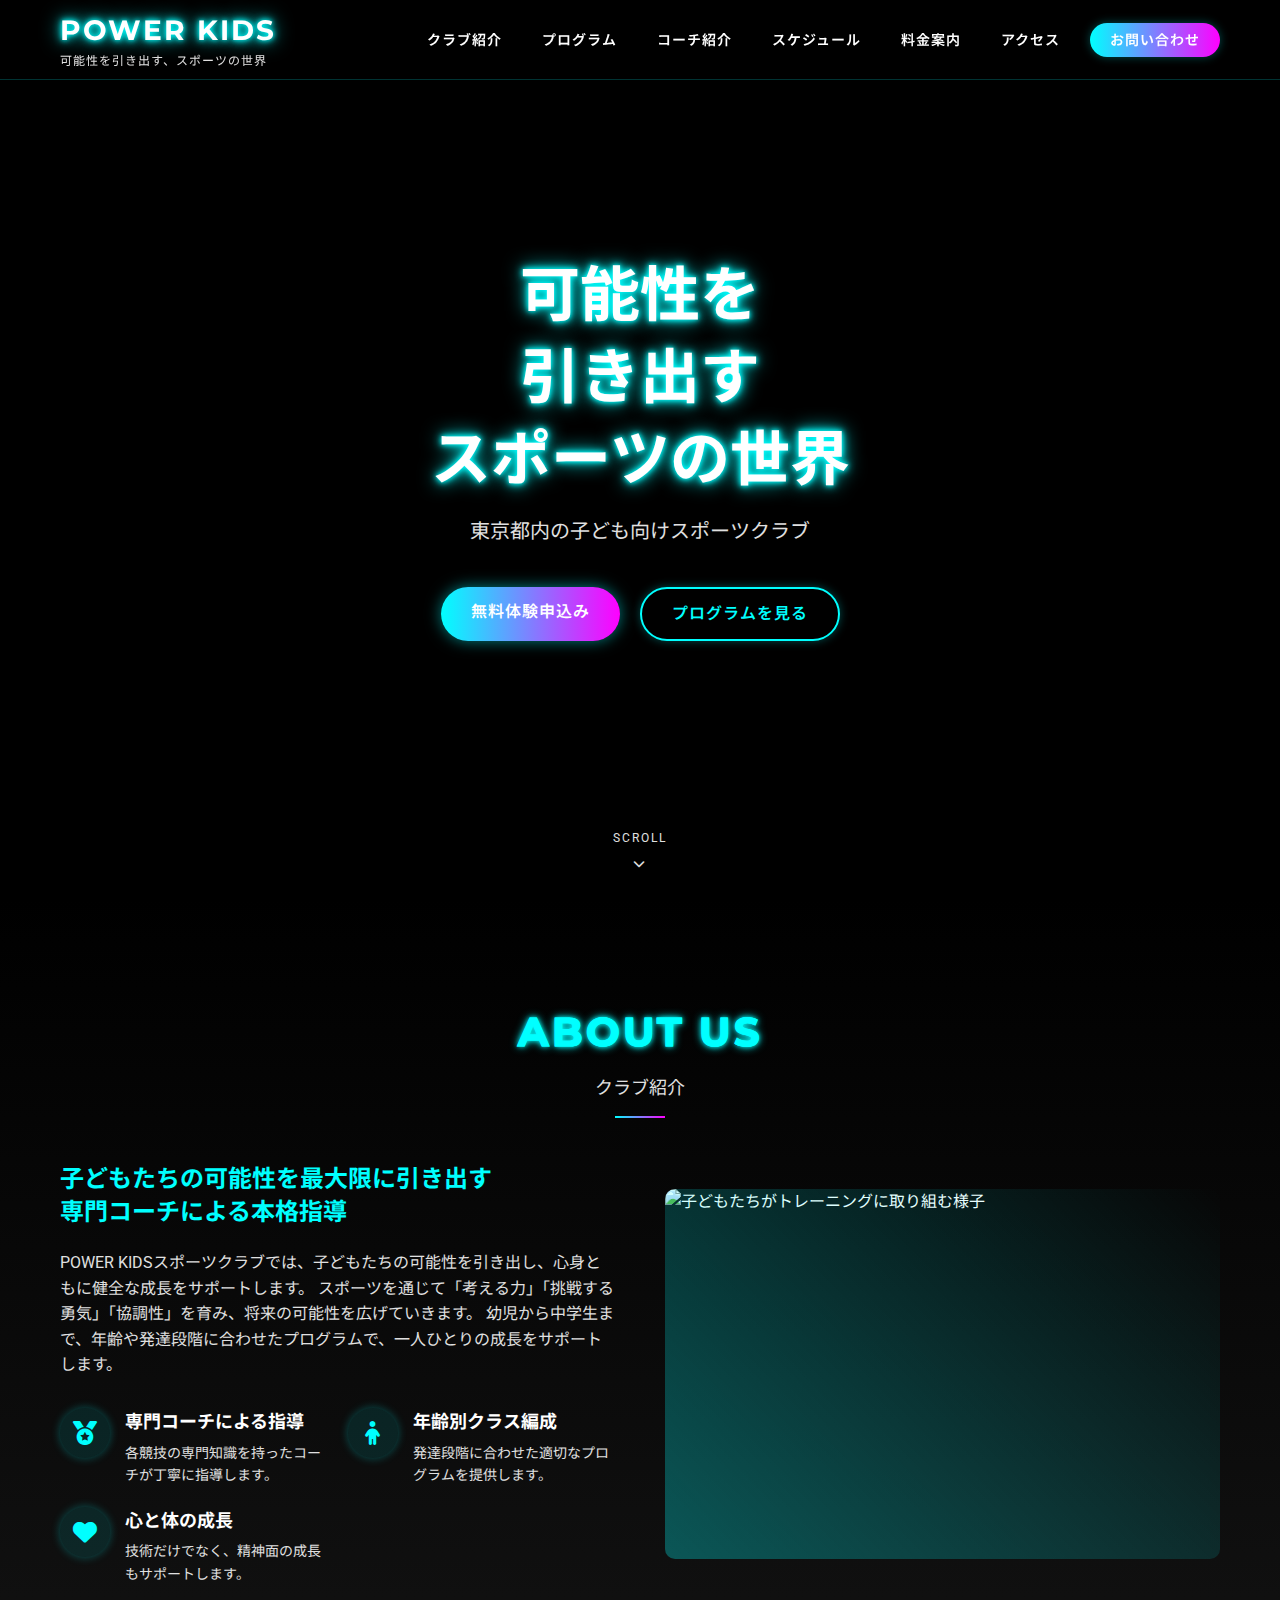
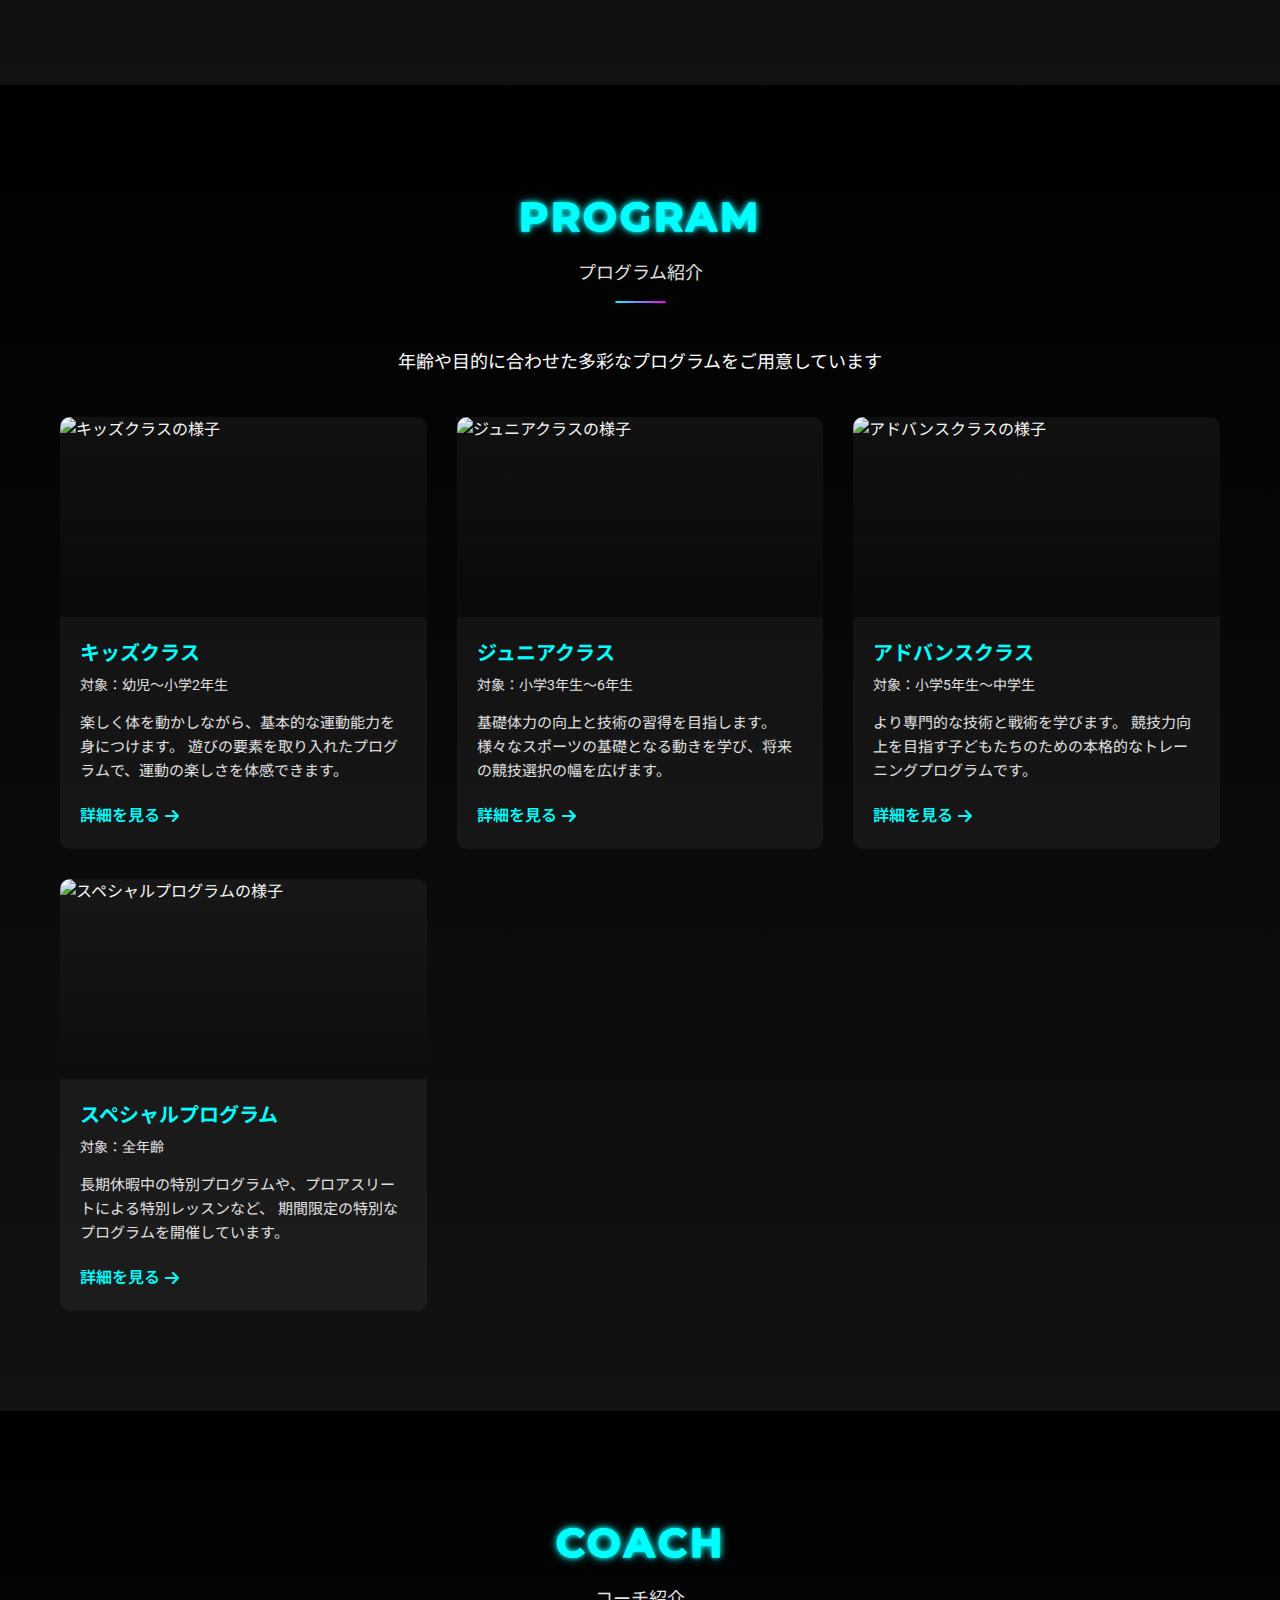
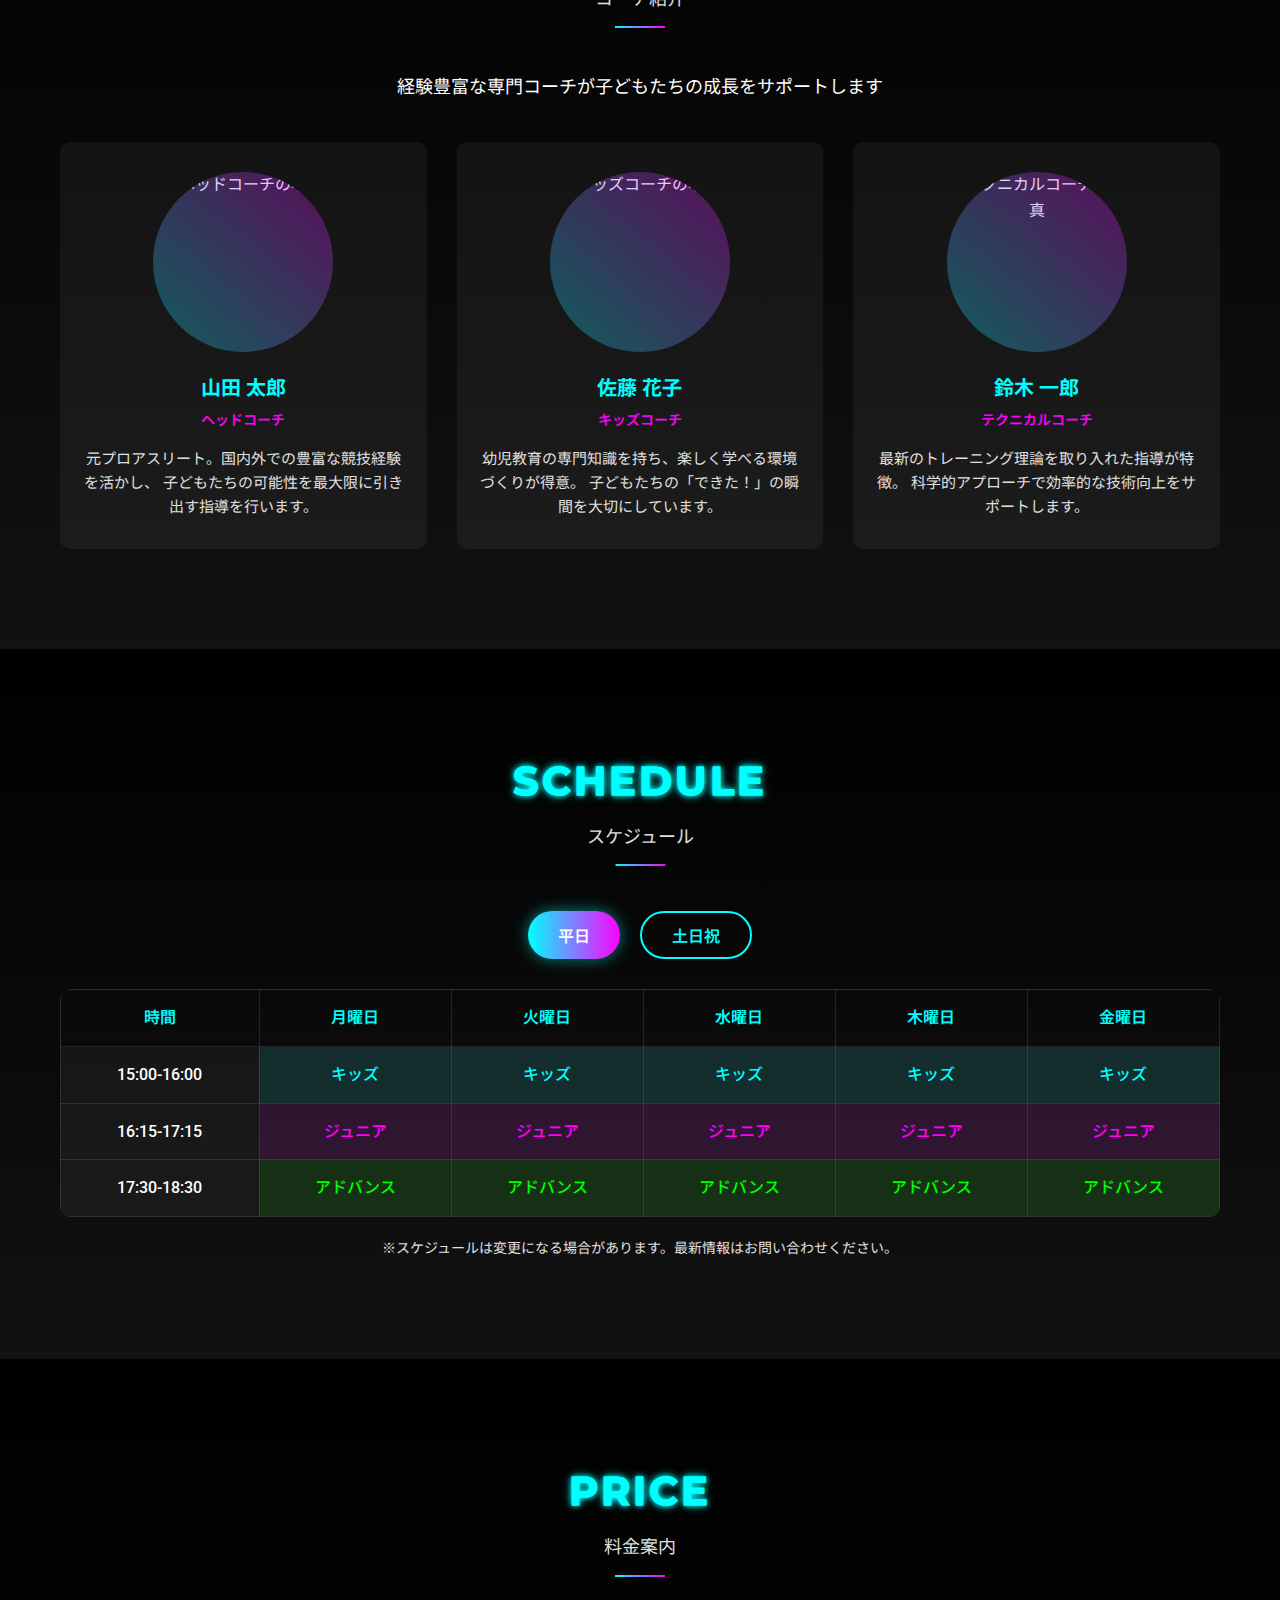
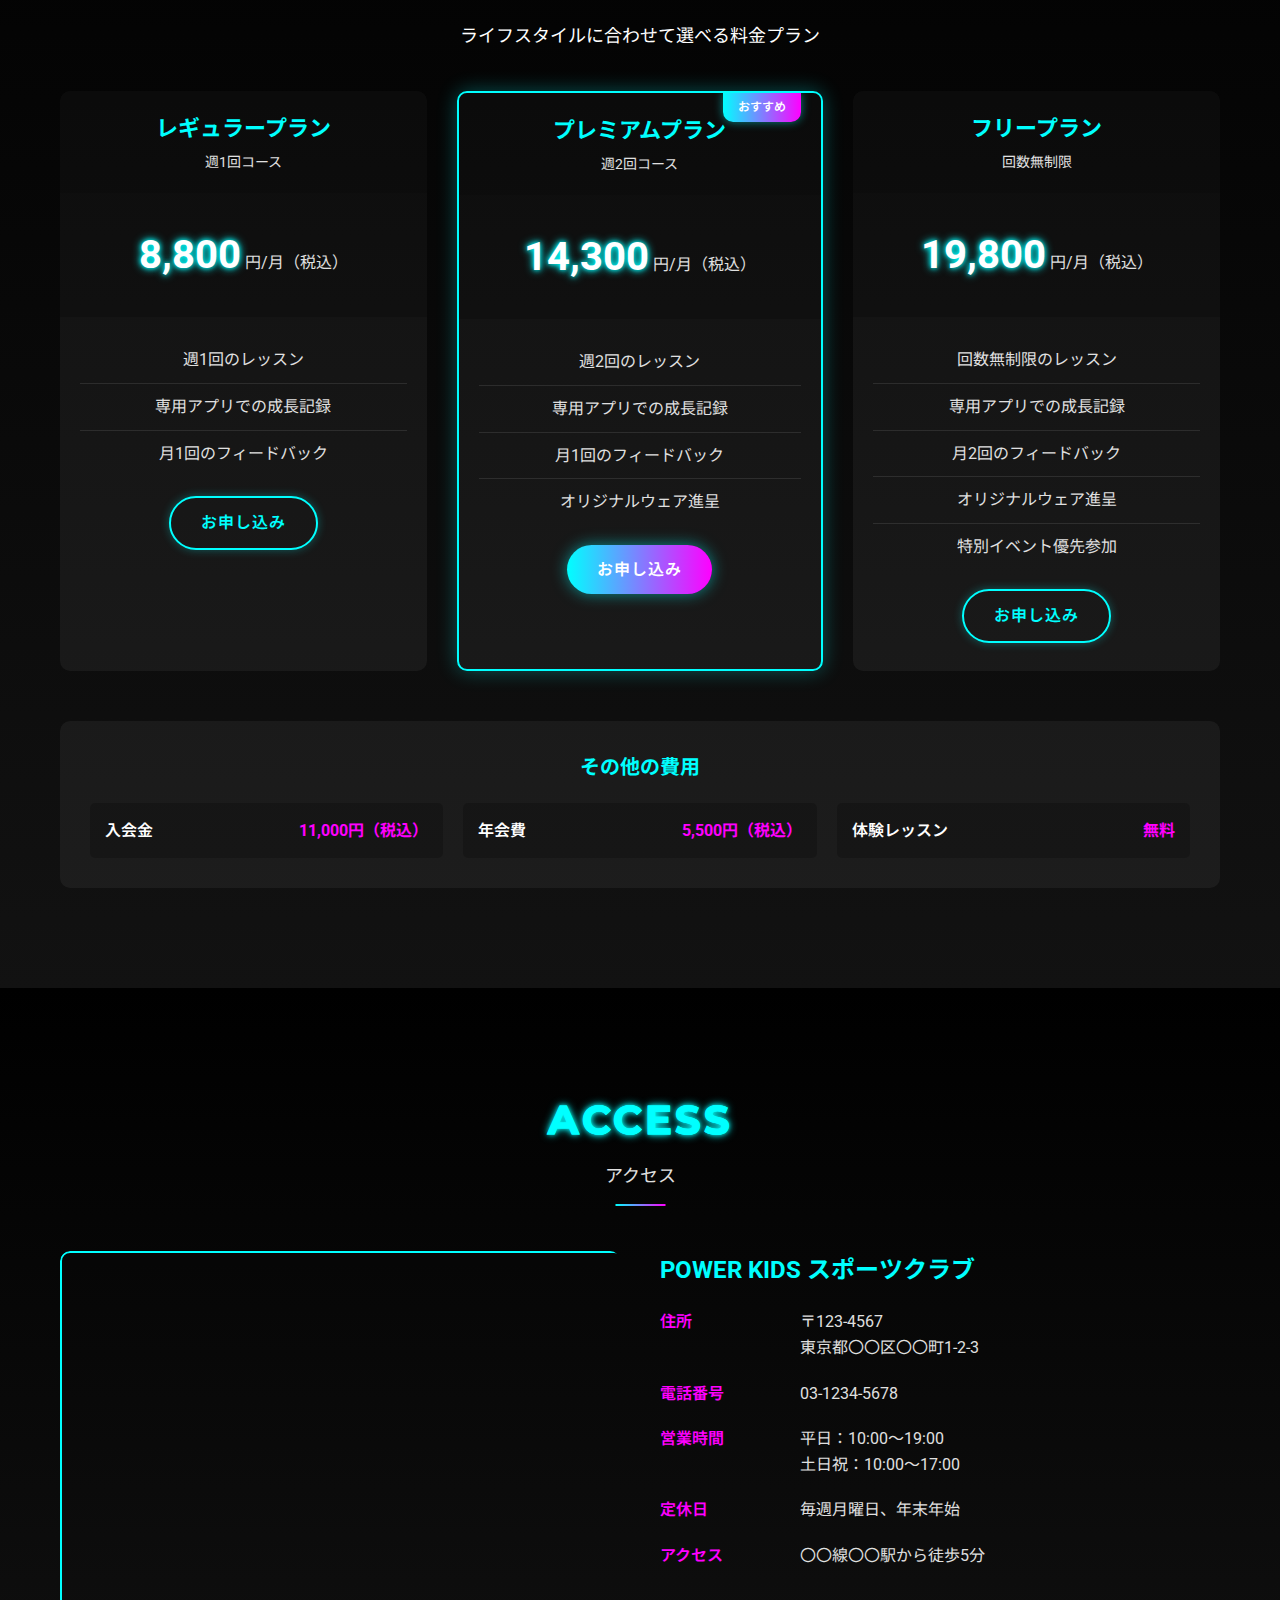
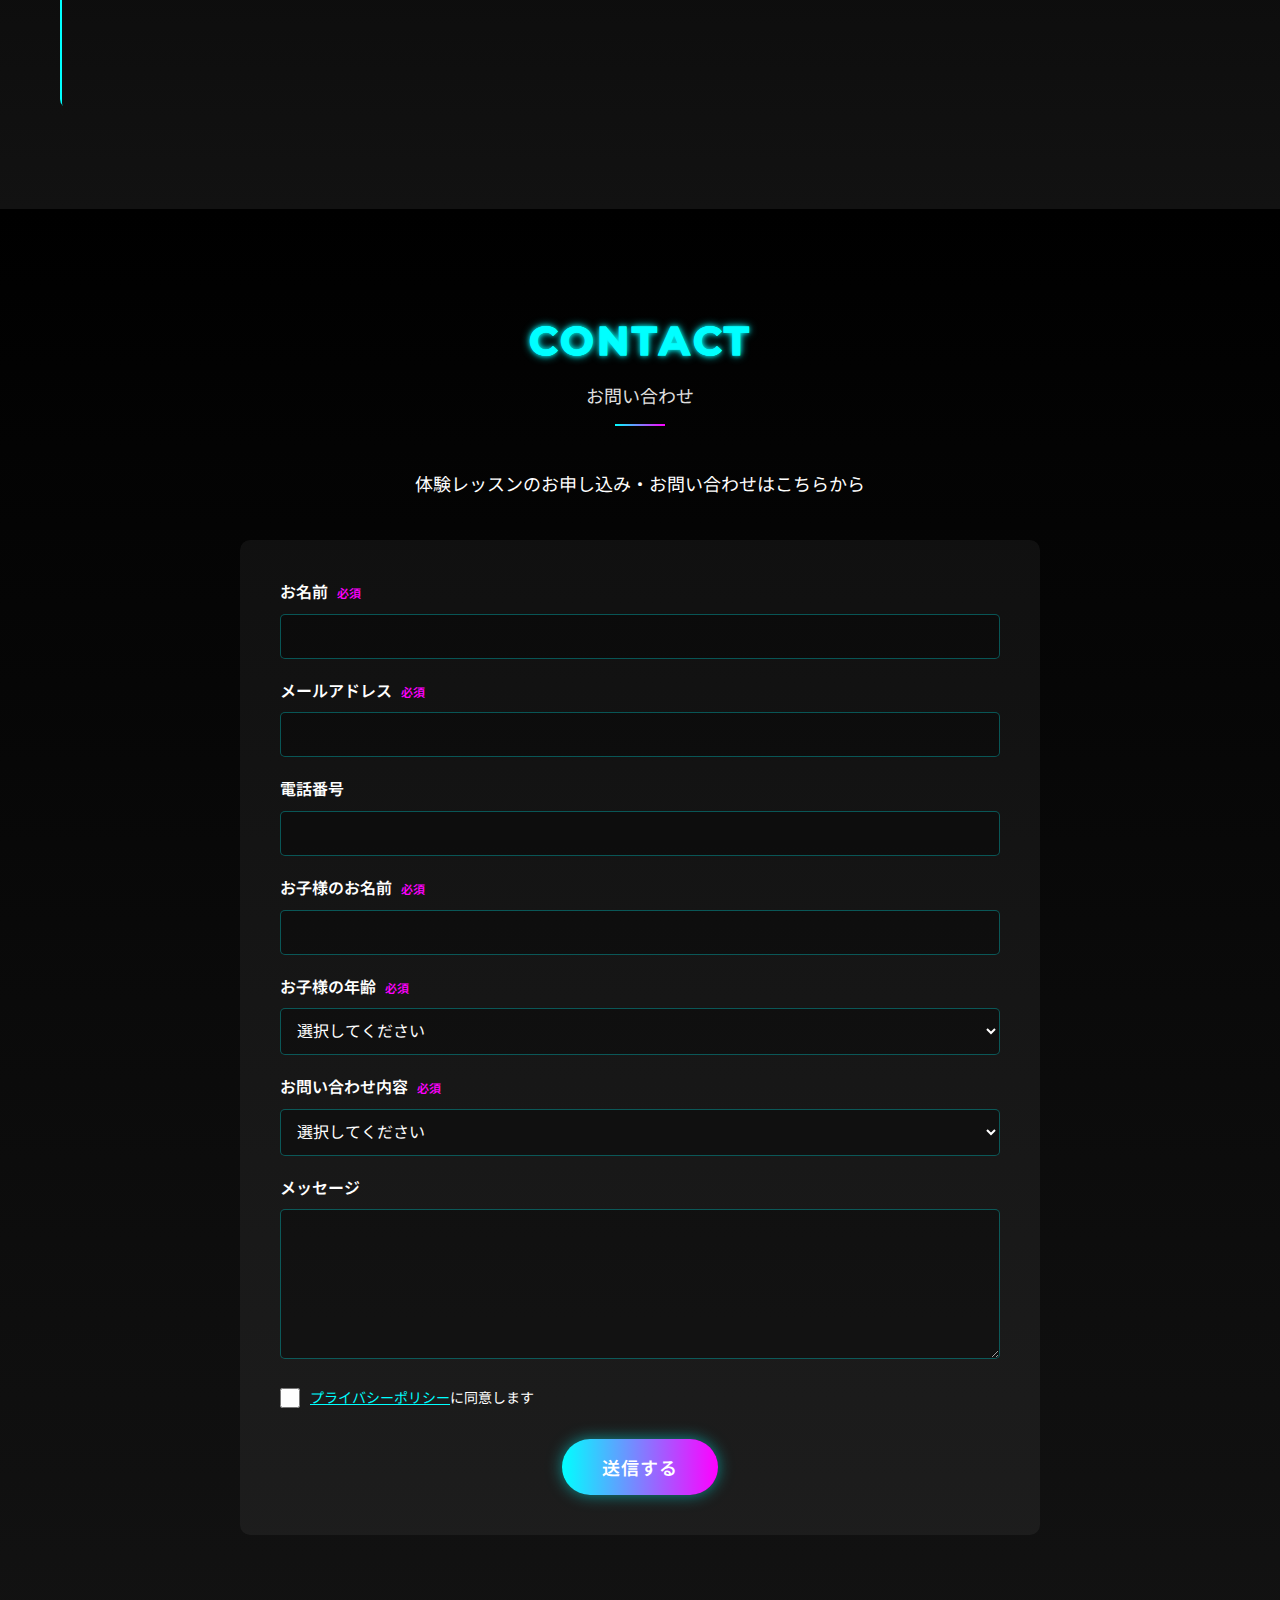
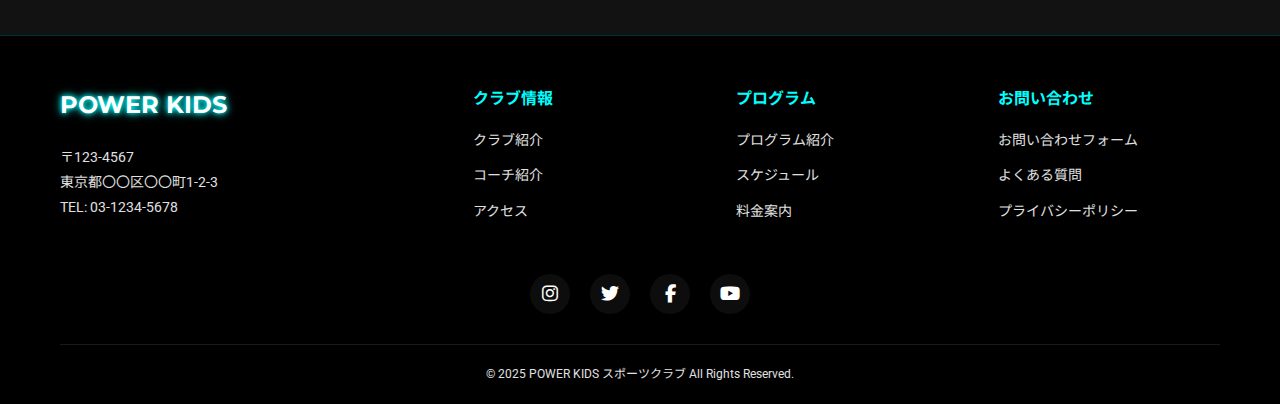
==== index.html @ 78af65d6 "firstcommit" ====
<!DOCTYPE html>
<html lang="ja">
<head>
    <meta charset="UTF-8">
    <meta name="viewport" content="width=device-width, initial-scale=1.0">
    <title>【東京】子ども向けスポーツクラブ｜POWER KIDS｜幼児〜中学生対象</title>
    <meta name="description" content="東京都内で幼児〜中学生を対象としたスポーツクラブ。専門コーチによる指導で子どもの可能性を最大限に引き出します。無料体験実施中！">
    <meta name="keywords" content="子ども向けスポーツクラブ, 東京, 幼児, 小学生, 中学生, スポーツ教室">
    <!-- Google Fonts -->
    <link rel="preconnect" href="https://fonts.googleapis.com">
    <link rel="preconnect" href="https://fonts.gstatic.com" crossorigin>
    <link href="https://fonts.googleapis.com/css2?family=Montserrat:wght@600;700&family=Noto+Sans+JP:wght@400;500;700&family=Roboto:wght@400;500&display=swap" rel="stylesheet">
    <!-- Font Awesome -->
    <link rel="stylesheet" href="https://cdnjs.cloudflare.com/ajax/libs/font-awesome/6.4.0/css/all.min.css">
    <!-- CSS -->
    <link rel="stylesheet" href="css/style.css">
    <!-- 構造化データ -->
    <script type="application/ld+json">
    {
        "@context": "https://schema.org",
        "@type": "SportsActivityLocation",
        "name": "POWER KIDS スポーツクラブ",
        "description": "東京都内で幼児〜中学生を対象としたスポーツクラブ。専門コーチによる指導で子どもの可能性を最大限に引き出します。",
        "address": {
            "@type": "PostalAddress",
            "addressLocality": "東京",
            "addressRegion": "東京都",
            "postalCode": "123-4567",
            "streetAddress": "東京都〇〇区〇〇町1-2-3"
        },
        "telephone": "03-1234-5678",
        "openingHours": "Mo,Tu,We,Th,Fr 10:00-19:00 Sa,Su 10:00-17:00",
        "url": "https://www.example.com/",
        "image": "https://www.example.com/images/power-kids-logo.jpg"
    }
    </script>
</head>
<body>
    <!-- ヘッダー -->
    <header class="header">
        <div class="header__inner">
            <div class="header__logo">
                <a href="index.html">
                    <h1>POWER KIDS</h1>
                    <span class="header__logo-tagline">可能性を引き出す、スポーツの世界</span>
                </a>
            </div>
            <nav class="header__nav">
                <ul class="header__nav-list">
                    <li class="header__nav-item"><a href="#about">クラブ紹介</a></li>
                    <li class="header__nav-item"><a href="#program">プログラム</a></li>
                    <li class="header__nav-item"><a href="#coach">コーチ紹介</a></li>
                    <li class="header__nav-item"><a href="#schedule">スケジュール</a></li>
                    <li class="header__nav-item"><a href="#price">料金案内</a></li>
                    <li class="header__nav-item"><a href="#access">アクセス</a></li>
                    <li class="header__nav-item header__nav-item--contact"><a href="#contact">お問い合わせ</a></li>
                </ul>
            </nav>
            <button class="header__menu-btn" id="menuBtn" aria-label="メニュー">
                <span></span>
                <span></span>
                <span></span>
            </button>
        </div>
    </header>

    <!-- メインビジュアル -->
    <section class="hero">
        <div class="hero__inner">
            <div class="hero__content">
                <h2 class="hero__title">
                    <span class="hero__title-line">可能性を</span>
                    <span class="hero__title-line">引き出す</span>
                    <span class="hero__title-line">スポーツの世界</span>
                </h2>
                <p class="hero__subtitle">東京都内の子ども向けスポーツクラブ</p>
                <div class="hero__buttons">
                    <a href="#contact" class="btn btn--primary">無料体験申込み</a>
                    <a href="#program" class="btn btn--secondary">プログラムを見る</a>
                </div>
            </div>
            <div class="hero__image">
                <!-- ヒーロー画像はCSSで背景として設定 -->
            </div>
            <div class="hero__scroll">
                <span>SCROLL</span>
                <i class="fas fa-chevron-down"></i>
            </div>
        </div>
    </section>

    <!-- メインコンテンツ -->
    <main class="main">
        <!-- クラブ紹介セクション -->
        <section id="about" class="section section--about">
            <div class="container">
                <h2 class="section__title">ABOUT US</h2>
                <p class="section__subtitle">クラブ紹介</p>
                <div class="about__content">
                    <div class="about__text">
                        <p class="about__lead">子どもたちの可能性を最大限に引き出す<br>専門コーチによる本格指導</p>
                        <p class="about__description">
                            POWER KIDSスポーツクラブでは、子どもたちの可能性を引き出し、心身ともに健全な成長をサポートします。
                            スポーツを通じて「考える力」「挑戦する勇気」「協調性」を育み、将来の可能性を広げていきます。
                            幼児から中学生まで、年齢や発達段階に合わせたプログラムで、一人ひとりの成長をサポートします。
                        </p>
                        <div class="about__features">
                            <div class="feature">
                                <div class="feature__icon">
                                    <i class="fas fa-medal"></i>
                                </div>
                                <div class="feature__content">
                                    <h3 class="feature__title">専門コーチによる指導</h3>
                                    <p class="feature__text">各競技の専門知識を持ったコーチが丁寧に指導します。</p>
                                </div>
                            </div>
                            <div class="feature">
                                <div class="feature__icon">
                                    <i class="fas fa-child"></i>
                                </div>
                                <div class="feature__content">
                                    <h3 class="feature__title">年齢別クラス編成</h3>
                                    <p class="feature__text">発達段階に合わせた適切なプログラムを提供します。</p>
                                </div>
                            </div>
                            <div class="feature">
                                <div class="feature__icon">
                                    <i class="fas fa-heart"></i>
                                </div>
                                <div class="feature__content">
                                    <h3 class="feature__title">心と体の成長</h3>
                                    <p class="feature__text">技術だけでなく、精神面の成長もサポートします。</p>
                                </div>
                            </div>
                        </div>
                    </div>
                    <div class="about__image">
                        <img src="images/about-image.jpg" alt="子どもたちがトレーニングに取り組む様子" width="540" height="360">
                    </div>
                </div>
            </div>
        </section>

        <!-- プログラムセクション -->
        <section id="program" class="section section--program">
            <div class="container">
                <h2 class="section__title">PROGRAM</h2>
                <p class="section__subtitle">プログラム紹介</p>
                <div class="program__lead">
                    <p>年齢や目的に合わせた多彩なプログラムをご用意しています</p>
                </div>
                <div class="program__list">
                    <div class="program-card">
                        <div class="program-card__image">
                            <img src="images/program-kids.jpg" alt="キッズクラスの様子" width="350" height="230">
                        </div>
                        <div class="program-card__content">
                            <h3 class="program-card__title">キッズクラス</h3>
                            <p class="program-card__age">対象：幼児〜小学2年生</p>
                            <p class="program-card__text">
                                楽しく体を動かしながら、基本的な運動能力を身につけます。
                                遊びの要素を取り入れたプログラムで、運動の楽しさを体感できます。
                            </p>
                            <a href="#" class="program-card__link">詳細を見る <i class="fas fa-arrow-right"></i></a>
                        </div>
                    </div>
                    <div class="program-card">
                        <div class="program-card__image">
                            <img src="images/program-junior.jpg" alt="ジュニアクラスの様子" width="350" height="230">
                        </div>
                        <div class="program-card__content">
                            <h3 class="program-card__title">ジュニアクラス</h3>
                            <p class="program-card__age">対象：小学3年生〜6年生</p>
                            <p class="program-card__text">
                                基礎体力の向上と技術の習得を目指します。
                                様々なスポーツの基礎となる動きを学び、将来の競技選択の幅を広げます。
                            </p>
                            <a href="#" class="program-card__link">詳細を見る <i class="fas fa-arrow-right"></i></a>
                        </div>
                    </div>
                    <div class="program-card">
                        <div class="program-card__image">
                            <img src="images/program-advance.jpg" alt="アドバンスクラスの様子" width="350" height="230">
                        </div>
                        <div class="program-card__content">
                            <h3 class="program-card__title">アドバンスクラス</h3>
                            <p class="program-card__age">対象：小学5年生〜中学生</p>
                            <p class="program-card__text">
                                より専門的な技術と戦術を学びます。
                                競技力向上を目指す子どもたちのための本格的なトレーニングプログラムです。
                            </p>
                            <a href="#" class="program-card__link">詳細を見る <i class="fas fa-arrow-right"></i></a>
                        </div>
                    </div>
                    <div class="program-card">
                        <div class="program-card__image">
                            <img src="images/program-special.jpg" alt="スペシャルプログラムの様子" width="350" height="230">
                        </div>
                        <div class="program-card__content">
                            <h3 class="program-card__title">スペシャルプログラム</h3>
                            <p class="program-card__age">対象：全年齢</p>
                            <p class="program-card__text">
                                長期休暇中の特別プログラムや、プロアスリートによる特別レッスンなど、
                                期間限定の特別なプログラムを開催しています。
                            </p>
                            <a href="#" class="program-card__link">詳細を見る <i class="fas fa-arrow-right"></i></a>
                        </div>
                    </div>
                </div>
            </div>
        </section>

        <!-- コーチ紹介セクション -->
        <section id="coach" class="section section--coach">
            <div class="container">
                <h2 class="section__title">COACH</h2>
                <p class="section__subtitle">コーチ紹介</p>
                <div class="coach__lead">
                    <p>経験豊富な専門コーチが子どもたちの成長をサポートします</p>
                </div>
                <div class="coach__list">
                    <div class="coach-card">
                        <div class="coach-card__image">
                            <img src="images/coach-1.jpg" alt="ヘッドコーチの写真" width="280" height="280">
                        </div>
                        <div class="coach-card__content">
                            <h3 class="coach-card__name">山田 太郎</h3>
                            <p class="coach-card__position">ヘッドコーチ</p>
                            <p class="coach-card__text">
                                元プロアスリート。国内外での豊富な競技経験を活かし、
                                子どもたちの可能性を最大限に引き出す指導を行います。
                            </p>
                        </div>
                    </div>
                    <div class="coach-card">
                        <div class="coach-card__image">
                            <img src="images/coach-2.jpg" alt="キッズコーチの写真" width="280" height="280">
                        </div>
                        <div class="coach-card__content">
                            <h3 class="coach-card__name">佐藤 花子</h3>
                            <p class="coach-card__position">キッズコーチ</p>
                            <p class="coach-card__text">
                                幼児教育の専門知識を持ち、楽しく学べる環境づくりが得意。
                                子どもたちの「できた！」の瞬間を大切にしています。
                            </p>
                        </div>
                    </div>
                    <div class="coach-card">
                        <div class="coach-card__image">
                            <img src="images/coach-3.jpg" alt="テクニカルコーチの写真" width="280" height="280">
                        </div>
                        <div class="coach-card__content">
                            <h3 class="coach-card__name">鈴木 一郎</h3>
                            <p class="coach-card__position">テクニカルコーチ</p>
                            <p class="coach-card__text">
                                最新のトレーニング理論を取り入れた指導が特徴。
                                科学的アプローチで効率的な技術向上をサポートします。
                            </p>
                        </div>
                    </div>
                </div>
            </div>
        </section>

        <!-- スケジュールセクション -->
        <section id="schedule" class="section section--schedule">
            <div class="container">
                <h2 class="section__title">SCHEDULE</h2>
                <p class="section__subtitle">スケジュール</p>
                <div class="schedule__tabs">
                    <button class="schedule__tab schedule__tab--active" data-target="weekday">平日</button>
                    <button class="schedule__tab" data-target="weekend">土日祝</button>
                </div>
                <div class="schedule__content">
                    <div id="weekday" class="schedule__table-wrapper schedule__table-wrapper--active">
                        <table class="schedule__table">
                            <thead>
                                <tr>
                                    <th>時間</th>
                                    <th>月曜日</th>
                                    <th>火曜日</th>
                                    <th>水曜日</th>
                                    <th>木曜日</th>
                                    <th>金曜日</th>
                                </tr>
                            </thead>
                            <tbody>
                                <tr>
                                    <td>15:00-16:00</td>
                                    <td class="schedule__kids">キッズ</td>
                                    <td class="schedule__kids">キッズ</td>
                                    <td class="schedule__kids">キッズ</td>
                                    <td class="schedule__kids">キッズ</td>
                                    <td class="schedule__kids">キッズ</td>
                                </tr>
                                <tr>
                                    <td>16:15-17:15</td>
                                    <td class="schedule__junior">ジュニア</td>
                                    <td class="schedule__junior">ジュニア</td>
                                    <td class="schedule__junior">ジュニア</td>
                                    <td class="schedule__junior">ジュニア</td>
                                    <td class="schedule__junior">ジュニア</td>
                                </tr>
                                <tr>
                                    <td>17:30-18:30</td>
                                    <td class="schedule__advance">アドバンス</td>
                                    <td class="schedule__advance">アドバンス</td>
                                    <td class="schedule__advance">アドバンス</td>
                                    <td class="schedule__advance">アドバンス</td>
                                    <td class="schedule__advance">アドバンス</td>
                                </tr>
                            </tbody>
                        </table>
                    </div>
                    <div id="weekend" class="schedule__table-wrapper">
                        <table class="schedule__table">
                            <thead>
                                <tr>
                                    <th>時間</th>
                                    <th>土曜日</th>
                                    <th>日曜日・祝日</th>
                                </tr>
                            </thead>
                            <tbody>
                                <tr>
                                    <td>10:00-11:00</td>
                                    <td class="schedule__kids">キッズ</td>
                                    <td class="schedule__kids">キッズ</td>
                                </tr>
                                <tr>
                                    <td>11:15-12:15</td>
                                    <td class="schedule__junior">ジュニア</td>
                                    <td class="schedule__junior">ジュニア</td>
                                </tr>
                                <tr>
                                    <td>13:00-14:00</td>
                                    <td class="schedule__advance">アドバンス</td>
                                    <td class="schedule__advance">アドバンス</td>
                                </tr>
                                <tr>
                                    <td>14:15-15:15</td>
                                    <td class="schedule__special">スペシャル</td>
                                    <td class="schedule__special">スペシャル</td>
                                </tr>
                            </tbody>
                        </table>
                    </div>
                </div>
                <div class="schedule__note">
                    <p>※スケジュールは変更になる場合があります。最新情報はお問い合わせください。</p>
                </div>
            </div>
        </section>

        <!-- 料金案内セクション -->
        <section id="price" class="section section--price">
            <div class="container">
                <h2 class="section__title">PRICE</h2>
                <p class="section__subtitle">料金案内</p>
                <div class="price__lead">
                    <p>ライフスタイルに合わせて選べる料金プラン</p>
                </div>
                <div class="price__list">
                    <div class="price-card">
                        <div class="price-card__header">
                            <h3 class="price-card__title">レギュラープラン</h3>
                            <p class="price-card__subtitle">週1回コース</p>
                        </div>
                        <div class="price-card__price">
                            <span class="price-card__amount">8,800</span>
                            <span class="price-card__unit">円/月（税込）</span>
                        </div>
                        <div class="price-card__content">
                            <ul class="price-card__features">
                                <li>週1回のレッスン</li>
                                <li>専用アプリでの成長記録</li>
                                <li>月1回のフィードバック</li>
                            </ul>
                            <a href="#contact" class="btn btn--secondary">お申し込み</a>
                        </div>
                    </div>
                    <div class="price-card price-card--recommended">
                        <div class="price-card__header">
                            <h3 class="price-card__title">プレミアムプラン</h3>
                            <p class="price-card__subtitle">週2回コース</p>
                            <span class="price-card__badge">おすすめ</span>
                        </div>
                        <div class="price-card__price">
                            <span class="price-card__amount">14,300</span>
                            <span class="price-card__unit">円/月（税込）</span>
                        </div>
                        <div class="price-card__content">
                            <ul class="price-card__features">
                                <li>週2回のレッスン</li>
                                <li>専用アプリでの成長記録</li>
                                <li>月1回のフィードバック</li>
                                <li>オリジナルウェア進呈</li>
                            </ul>
                            <a href="#contact" class="btn btn--primary">お申し込み</a>
                        </div>
                    </div>
                    <div class="price-card">
                        <div class="price-card__header">
                            <h3 class="price-card__title">フリープラン</h3>
                            <p class="price-card__subtitle">回数無制限</p>
                        </div>
                        <div class="price-card__price">
                            <span class="price-card__amount">19,800</span>
                            <span class="price-card__unit">円/月（税込）</span>
                        </div>
                        <div class="price-card__content">
                            <ul class="price-card__features">
                                <li>回数無制限のレッスン</li>
                                <li>専用アプリでの成長記録</li>
                                <li>月2回のフィードバック</li>
                                <li>オリジナルウェア進呈</li>
                                <li>特別イベント優先参加</li>
                            </ul>
                            <a href="#contact" class="btn btn--secondary">お申し込み</a>
                        </div>
                    </div>
                </div>
                <div class="price__other">
                    <h3 class="price__other-title">その他の費用</h3>
                    <div class="price__other-content">
                        <dl class="price__other-list">
                            <div class="price__other-item">
                                <dt>入会金</dt>
                                <dd>11,000円（税込）</dd>
                            </div>
                            <div class="price__other-item">
                                <dt>年会費</dt>
                                <dd>5,500円（税込）</dd>
                            </div>
                            <div class="price__other-item">
                                <dt>体験レッスン</dt>
                                <dd>無料</dd>
                            </div>
                        </dl>
                    </div>
                </div>
            </div>
        </section>

        <!-- アクセスセクション -->
        <section id="access" class="section section--access">
            <div class="container">
                <h2 class="section__title">ACCESS</h2>
                <p class="section__subtitle">アクセス</p>
                <div class="access__content">
                    <div class="access__map">
                        <!-- Google Mapを埋め込む予定 -->
                        <iframe src="https://www.google.com/maps/embed?pb=!1m18!1m12!1m3!1d3240.827853707428!2d139.76454987617074!3d35.68124053748026!2m3!1f0!2f0!3f0!3m2!1i1024!2i768!4f13.1!3m3!1m2!1s0x60188bfbd89f700b%3A0x277c49ba34ed38!2z5p2x5Lqs6aeF!5e0!3m2!1sja!2sjp!4v1710503040662!5m2!1sja!2sjp" width="600" height="450" style="border:0;" allowfullscreen="" loading="lazy" referrerpolicy="no-referrer-when-downgrade"></iframe>
                    </div>
                    <div class="access__info">
                        <h3 class="access__info-title">POWER KIDS スポーツクラブ</h3>
                        <dl class="access__info-list">
                            <div class="access__info-item">
                                <dt>住所</dt>
                                <dd>〒123-4567<br>東京都〇〇区〇〇町1-2-3</dd>
                            </div>
                            <div class="access__info-item">
                                <dt>電話番号</dt>
                                <dd>03-1234-5678</dd>
                            </div>
                            <div class="access__info-item">
                                <dt>営業時間</dt>
                                <dd>平日：10:00〜19:00<br>土日祝：10:00〜17:00</dd>
                            </div>
                            <div class="access__info-item">
                                <dt>定休日</dt>
                                <dd>毎週月曜日、年末年始</dd>
                            </div>
                            <div class="access__info-item">
                                <dt>アクセス</dt>
                                <dd>〇〇線〇〇駅から徒歩5分</dd>
                            </div>
                        </dl>
                    </div>
                </div>
            </div>
        </section>

        <!-- お問い合わせセクション -->
        <section id="contact" class="section section--contact">
            <div class="container">
                <h2 class="section__title">CONTACT</h2>
                <p class="section__subtitle">お問い合わせ</p>
                <div class="contact__lead">
                    <p>体験レッスンのお申し込み・お問い合わせはこちらから</p>
                </div>
                <div class="contact__content">
                    <form class="contact__form">
                        <div class="form-group">
                            <label for="name" class="form-label">お名前 <span class="required">必須</span></label>
                            <input type="text" id="name" name="name" class="form-input" required>
                        </div>
                        <div class="form-group">
                            <label for="email" class="form-label">メールアドレス <span class="required">必須</span></label>
                            <input type="email" id="email" name="email" class="form-input" required>
                        </div>
                        <div class="form-group">
                            <label for="tel" class="form-label">電話番号</label>
                            <input type="tel" id="tel" name="tel" class="form-input">
                        </div>
                        <div class="form-group">
                            <label for="child-name" class="form-label">お子様のお名前 <span class="required">必須</span></label>
                            <input type="text" id="child-name" name="child-name" class="form-input" required>
                        </div>
                        <div class="form-group">
                            <label for="child-age" class="form-label">お子様の年齢 <span class="required">必須</span></label>
                            <select id="child-age" name="child-age" class="form-select" required>
                                <option value="">選択してください</option>
                                <option value="3-4">3〜4歳</option>
                                <option value="5-6">5〜6歳</option>
                                <option value="7-9">小学1〜3年生</option>
                                <option value="10-12">小学4〜6年生</option>
                                <option value="13-15">中学生</option>
                            </select>
                        </div>
                        <div class="form-group">
                            <label for="inquiry-type" class="form-label">お問い合わせ内容 <span class="required">必須</span></label>
                            <select id="inquiry-type" name="inquiry-type" class="form-select" required>
                                <option value="">選択してください</option>
                                <option value="trial">体験レッスンの申し込み</option>
                                <option value="join">入会について</option>
                                <option value="program">プログラムについて</option>
                                <option value="other">その他</option>
                            </select>
                        </div>
                        <div class="form-group">
                            <label for="message" class="form-label">メッセージ</label>
                            <textarea id="message" name="message" class="form-textarea" rows="5"></textarea>
                        </div>
                        <div class="form-group form-group--checkbox">
                            <input type="checkbox" id="privacy" name="privacy" class="form-checkbox" required>
                            <label for="privacy" class="form-checkbox-label">
                                <a href="#" target="_blank">プライバシーポリシー</a>に同意します
                            </label>
                        </div>
                        <div class="form-button">
                            <button type="submit" class="btn btn--primary btn--large">送信する</button>
                        </div>
                    </form>
                </div>
            </div>
        </section>
    </main>

    <!-- フッター -->
    <footer class="footer">
        <div class="footer__inner">
            <div class="footer__main">
                <div class="footer__info">
                    <div class="footer__logo">
                        <a href="index.html">POWER KIDS</a>
                    </div>
                    <p class="footer__address">
                        〒123-4567<br>
                        東京都〇〇区〇〇町1-2-3<br>
                        TEL: 03-1234-5678
                    </p>
                </div>
                <div class="footer__nav">
                    <div class="footer__nav-column">
                        <h3 class="footer__nav-title">クラブ情報</h3>
                        <ul class="footer__nav-list">
                            <li><a href="#about">クラブ紹介</a></li>
                            <li><a href="#coach">コーチ紹介</a></li>
                            <li><a href="#access">アクセス</a></li>
                        </ul>
                    </div>
                    <div class="footer__nav-column">
                        <h3 class="footer__nav-title">プログラム</h3>
                        <ul class="footer__nav-list">
                            <li><a href="#program">プログラム紹介</a></li>
                            <li><a href="#schedule">スケジュール</a></li>
                            <li><a href="#price">料金案内</a></li>
                        </ul>
                    </div>
                    <div class="footer__nav-column">
                        <h3 class="footer__nav-title">お問い合わせ</h3>
                        <ul class="footer__nav-list">
                            <li><a href="#contact">お問い合わせフォーム</a></li>
                            <li><a href="#">よくある質問</a></li>
                            <li><a href="#">プライバシーポリシー</a></li>
                        </ul>
                    </div>
                </div>
            </div>
            <div class="footer__social">
                <ul class="social-list">
                    <li class="social-item">
                        <a href="#" target="_blank" aria-label="Instagram">
                            <i class="fab fa-instagram"></i>
                        </a>
                    </li>
                    <li class="social-item">
                        <a href="#" target="_blank" aria-label="Twitter">
                            <i class="fab fa-twitter"></i>
                        </a>
                    </li>
                    <li class="social-item">
                        <a href="#" target="_blank" aria-label="Facebook">
                            <i class="fab fa-facebook-f"></i>
                        </a>
                    </li>
                    <li class="social-item">
                        <a href="#" target="_blank" aria-label="YouTube">
                            <i class="fab fa-youtube"></i>
                        </a>
                    </li>
                </ul>
            </div>
            <div class="footer__copyright">
                <p>&copy; 2025 POWER KIDS スポーツクラブ All Rights Reserved.</p>
            </div>
        </div>
    </footer>

    <!-- JavaScript -->
    <script src="js/script.js"></script>
</body>
</html>
---- css/style.css ----
/* 
 * POWER KIDS スポーツクラブ スタイルシート
 * 
 * 黒ベース＋ネオン風文字を使用した、子どもっぽくなりすぎず
 * 小学生男女共に格好良いと思えるようなデザイン
 */

/* ===== 基本設定 ===== */
:root {
  /* カラースキーム */
  --color-black: #000000;
  --color-dark-gray: #121212;
  --color-gray: #333333;
  --color-light-gray: #e0e0e0;
  --color-white: #ffffff;
  
  /* ネオンカラー */
  --neon-blue: #00ffff;
  --neon-pink: #ff00ff;
  --neon-green: #00ff00;
  --neon-yellow: #ffff00;
  
  /* グラデーション */
  --gradient-blue-pink: linear-gradient(90deg, var(--neon-blue), var(--neon-pink));
  --gradient-green-blue: linear-gradient(90deg, var(--neon-green), var(--neon-blue));
  --gradient-dark: linear-gradient(180deg, var(--color-black), var(--color-dark-gray));
  
  /* フォント */
  --font-heading: 'Montserrat', 'Noto Sans JP', sans-serif;
  --font-body: 'Roboto', 'Noto Sans JP', sans-serif;
  
  /* サイズ */
  --container-width: 1200px;
  --header-height: 80px;
  --section-spacing: 100px;
  
  /* アニメーション */
  --transition-speed: 0.3s;
}

/* リセットとベーススタイル */
* {
  margin: 0;
  padding: 0;
  box-sizing: border-box;
}

html {
  font-size: 62.5%; /* 10px = 1rem */
  scroll-behavior: smooth;
}

body {
  font-family: var(--font-body);
  font-size: 1.6rem;
  line-height: 1.6;
  color: var(--color-white);
  background-color: var(--color-black);
  overflow-x: hidden;
}

a {
  color: var(--color-white);
  text-decoration: none;
  transition: color var(--transition-speed) ease;
}

a:hover {
  color: var(--neon-blue);
}

img {
  max-width: 100%;
  height: auto;
  display: block;
}

ul, ol {
  list-style: none;
}

.container {
  max-width: var(--container-width);
  margin: 0 auto;
  padding: 0 2rem;
}

/* ===== ユーティリティクラス ===== */
.required {
  color: var(--neon-pink);
  font-size: 1.2rem;
  margin-left: 0.5rem;
}

/* ===== ボタンスタイル ===== */
.btn {
  display: inline-block;
  padding: 1.2rem 3rem;
  border-radius: 5rem;
  font-family: var(--font-heading);
  font-weight: 600;
  font-size: 1.6rem;
  text-align: center;
  text-transform: uppercase;
  letter-spacing: 0.1rem;
  cursor: pointer;
  transition: all var(--transition-speed) ease;
  border: none;
  position: relative;
  overflow: hidden;
  z-index: 1;
}

.btn::before {
  content: '';
  position: absolute;
  top: 0;
  left: 0;
  width: 100%;
  height: 100%;
  background: rgba(255, 255, 255, 0.1);
  z-index: -1;
  transform: translateX(-100%);
  transition: transform var(--transition-speed) ease;
}

.btn:hover::before {
  transform: translateX(0);
}

.btn--primary {
  background: var(--gradient-blue-pink);
  color: var(--color-white);
  box-shadow: 0 0 15px rgba(0, 255, 255, 0.5);
}

.btn--primary:hover {
  box-shadow: 0 0 25px rgba(0, 255, 255, 0.7);
  color: var(--color-white);
}

.btn--secondary {
  background-color: transparent;
  color: var(--neon-blue);
  border: 2px solid var(--neon-blue);
  box-shadow: 0 0 10px rgba(0, 255, 255, 0.3);
}

.btn--secondary:hover {
  box-shadow: 0 0 20px rgba(0, 255, 255, 0.5);
  color: var(--color-white);
}

.btn--large {
  padding: 1.5rem 4rem;
  font-size: 1.8rem;
}

/* ===== ヘッダー ===== */
.header {
  position: fixed;
  top: 0;
  left: 0;
  width: 100%;
  height: var(--header-height);
  background-color: rgba(0, 0, 0, 0.9);
  z-index: 1000;
  border-bottom: 1px solid rgba(0, 255, 255, 0.2);
  transition: background-color var(--transition-speed) ease;
}

.header__inner {
  display: flex;
  justify-content: space-between;
  align-items: center;
  height: 100%;
  max-width: var(--container-width);
  margin: 0 auto;
  padding: 0 2rem;
}

.header__logo {
  display: flex;
  align-items: center;
}

.header__logo a {
  display: flex;
  flex-direction: column;
}

.header__logo h1 {
  font-family: var(--font-heading);
  font-size: 2.8rem;
  font-weight: 700;
  letter-spacing: 0.2rem;
  color: var(--color-white);
  text-transform: uppercase;
  margin: 0;
  text-shadow: 
    0 0 5px var(--neon-blue),
    0 0 10px var(--neon-blue),
    0 0 20px var(--neon-blue);
  transition: text-shadow var(--transition-speed) ease;
}

.header__logo-tagline {
  font-size: 1.2rem;
  color: var(--color-light-gray);
  letter-spacing: 0.1rem;
}

.header__logo a:hover h1 {
  text-shadow: 
    0 0 10px var(--neon-blue),
    0 0 20px var(--neon-blue),
    0 0 30px var(--neon-blue);
}

.header__nav {
  display: flex;
  align-items: center;
}

.header__nav-list {
  display: flex;
  gap: 2rem;
}

.header__nav-item a {
  font-family: var(--font-heading);
  font-size: 1.4rem;
  font-weight: 600;
  text-transform: uppercase;
  letter-spacing: 0.1rem;
  padding: 0.5rem 1rem;
  position: relative;
}

.header__nav-item a::after {
  content: '';
  position: absolute;
  bottom: -0.3rem;
  left: 0;
  width: 100%;
  height: 2px;
  background: var(--gradient-blue-pink);
  transform: scaleX(0);
  transform-origin: right;
  transition: transform var(--transition-speed) ease;
}

.header__nav-item a:hover::after {
  transform: scaleX(1);
  transform-origin: left;
}

.header__nav-item--contact a {
  background: var(--gradient-blue-pink);
  border-radius: 5rem;
  padding: 0.8rem 2rem;
  color: var(--color-white);
  box-shadow: 0 0 10px rgba(0, 255, 255, 0.3);
  transition: all var(--transition-speed) ease;
}

.header__nav-item--contact a:hover {
  box-shadow: 0 0 20px rgba(0, 255, 255, 0.5);
  transform: translateY(-2px);
}

.header__nav-item--contact a::after {
  display: none;
}

.header__menu-btn {
  display: none;
  background: none;
  border: none;
  cursor: pointer;
  width: 3rem;
  height: 2.4rem;
  position: relative;
  z-index: 1001;
}

.header__menu-btn span {
  display: block;
  width: 100%;
  height: 2px;
  background-color: var(--color-white);
  position: absolute;
  left: 0;
  transition: all var(--transition-speed) ease;
}

.header__menu-btn span:nth-child(1) {
  top: 0;
}

.header__menu-btn span:nth-child(2) {
  top: 50%;
  transform: translateY(-50%);
}

.header__menu-btn span:nth-child(3) {
  bottom: 0;
}

/* ===== ヒーローセクション ===== */
.hero {
  height: 100vh;
  min-height: 700px;
  background-color: var(--color-black);
  position: relative;
  overflow: hidden;
}

.hero::before {
  content: '';
  position: absolute;
  top: 0;
  left: 0;
  width: 100%;
  height: 100%;
  background: url('../images/hero-bg.jpg') center/cover no-repeat;
  opacity: 0.5;
  z-index: 1;
}

.hero::after {
  content: '';
  position: absolute;
  top: 0;
  left: 0;
  width: 100%;
  height: 100%;
  background: linear-gradient(0deg, var(--color-black) 0%, transparent 100%);
  z-index: 2;
}

.hero__inner {
  position: relative;
  height: 100%;
  display: flex;
  align-items: center;
  justify-content: center;
  z-index: 3;
  max-width: var(--container-width);
  margin: 0 auto;
  padding: 0 2rem;
}

.hero__content {
  text-align: center;
  max-width: 800px;
}

.hero__title {
  font-family: var(--font-heading);
  font-size: 6rem;
  font-weight: 700;
  line-height: 1.2;
  margin-bottom: 2rem;
  display: flex;
  flex-direction: column;
  gap: 1rem;
}

.hero__title-line {
  display: block;
  text-shadow: 
    0 0 5px var(--neon-blue),
    0 0 10px var(--neon-blue),
    0 0 20px var(--neon-blue);
  animation: neonPulse 2s infinite alternate;
}

.hero__title-line:nth-child(2) {
  animation-delay: 0.5s;
}

.hero__title-line:nth-child(3) {
  animation-delay: 1s;
}

@keyframes neonPulse {
  from {
    text-shadow: 
      0 0 5px var(--neon-blue),
      0 0 10px var(--neon-blue),
      0 0 20px var(--neon-blue);
  }
  to {
    text-shadow: 
      0 0 10px var(--neon-blue),
      0 0 20px var(--neon-blue),
      0 0 30px var(--neon-blue),
      0 0 40px var(--neon-blue);
  }
}

.hero__subtitle {
  font-size: 2rem;
  font-weight: 400;
  margin-bottom: 4rem;
  color: var(--color-light-gray);
}

.hero__buttons {
  display: flex;
  gap: 2rem;
  justify-content: center;
}

.hero__scroll {
  position: absolute;
  bottom: 3rem;
  left: 50%;
  transform: translateX(-50%);
  display: flex;
  flex-direction: column;
  align-items: center;
  gap: 1rem;
  color: var(--color-light-gray);
  font-size: 1.2rem;
  letter-spacing: 0.2rem;
  animation: scrollBounce 2s infinite;
}

@keyframes scrollBounce {
  0%, 20%, 50%, 80%, 100% {
    transform: translateY(0) translateX(-50%);
  }
  40% {
    transform: translateY(-10px) translateX(-50%);
  }
  60% {
    transform: translateY(-5px) translateX(-50%);
  }
}

/* ===== セクション共通スタイル ===== */
.section {
  padding: 10rem 0;
  position: relative;
}

.section::before {
  content: '';
  position: absolute;
  top: 0;
  left: 0;
  width: 100%;
  height: 100%;
  background: var(--gradient-dark);
  z-index: -1;
}

.section__title {
  font-family: var(--font-heading);
  font-size: 4rem;
  font-weight: 700;
  text-align: center;
  margin-bottom: 1rem;
  text-transform: uppercase;
  letter-spacing: 0.3rem;
  color: transparent;
  -webkit-text-stroke: 1px var(--neon-blue);
  position: relative;
}

.section__title::after {
  content: attr(data-text);
  position: absolute;
  top: 0;
  left: 0;
  width: 100%;
  height: 100%;
  color: var(--neon-blue);
  text-shadow: 
    0 0 5px var(--neon-blue),
    0 0 10px var(--neon-blue);
  animation: neonFlicker 4s infinite alternate;
}

@keyframes neonFlicker {
  0%, 19%, 21%, 23%, 25%, 54%, 56%, 100% {
    text-shadow: 
      0 0 5px var(--neon-blue),
      0 0 10px var(--neon-blue),
      0 0 20px var(--neon-blue);
  }
  20%, 24%, 55% {
    text-shadow: none;
  }
}

.section__subtitle {
  font-size: 1.8rem;
  text-align: center;
  margin-bottom: 6rem;
  color: var(--color-light-gray);
  position: relative;
  display: inline-block;
  left: 50%;
  transform: translateX(-50%);
}

.section__subtitle::after {
  content: '';
  position: absolute;
  bottom: -1.5rem;
  left: 50%;
  transform: translateX(-50%);
  width: 5rem;
  height: 2px;
  background: var(--gradient-blue-pink);
}

/* ===== About セクション ===== */
.about__content {
  display: flex;
  gap: 5rem;
  align-items: center;
}

.about__text {
  flex: 1;
}

.about__lead {
  font-size: 2.4rem;
  font-weight: 700;
  margin-bottom: 2rem;
  line-height: 1.4;
  color: var(--neon-blue);
}

.about__description {
  margin-bottom: 3rem;
  color: var(--color-light-gray);
}

.about__features {
  display: grid;
  grid-template-columns: repeat(auto-fit, minmax(250px, 1fr));
  gap: 2rem;
}

.about__image {
  flex: 1;
  position: relative;
  border-radius: 1rem;
  overflow: hidden;
}

.about__image::before {
  content: '';
  position: absolute;
  top: 0;
  left: 0;
  width: 100%;
  height: 100%;
  background: linear-gradient(45deg, var(--neon-blue) 0%, transparent 100%);
  opacity: 0.3;
  z-index: 1;
}

.about__image img {
  width: 100%;
  height: 100%;
  object-fit: cover;
  transition: transform var(--transition-speed) ease;
}

.about__image:hover img {
  transform: scale(1.05);
}

.feature {
  display: flex;
  gap: 1.5rem;
  align-items: flex-start;
}

.feature__icon {
  font-size: 2.4rem;
  color: var(--neon-blue);
  background-color: rgba(0, 255, 255, 0.1);
  width: 5rem;
  height: 5rem;
  border-radius: 50%;
  display: flex;
  align-items: center;
  justify-content: center;
  box-shadow: 0 0 10px rgba(0, 255, 255, 0.3);
}

.feature__content {
  flex: 1;
}

.feature__title {
  font-size: 1.8rem;
  font-weight: 700;
  margin-bottom: 0.5rem;
}

.feature__text {
  font-size: 1.4rem;
  color: var(--color-light-gray);
}

/* ===== Program セクション ===== */
.program__lead {
  text-align: center;
  margin-bottom: 4rem;
  font-size: 1.8rem;
}

.program__list {
  display: grid;
  grid-template-columns: repeat(auto-fit, minmax(300px, 1fr));
  gap: 3rem;
}

.program-card {
  background-color: rgba(255, 255, 255, 0.05);
  border-radius: 1rem;
  overflow: hidden;
  transition: transform var(--transition-speed) ease, box-shadow var(--transition-speed) ease;
}

.program-card:hover {
  transform: translateY(-5px);
  box-shadow: 0 10px 20px rgba(0, 0, 0, 0.3), 0 0 15px rgba(0, 255, 255, 0.3);
}

.program-card__image {
  height: 200px;
  overflow: hidden;
  position: relative;
}

.program-card__image::after {
  content: '';
  position: absolute;
  top: 0;
  left: 0;
  width: 100%;
  height: 100%;
  background: linear-gradient(0deg, rgba(0, 0, 0, 0.5) 0%, transparent 100%);
}

.program-card__image img {
  width: 100%;
  height: 100%;
  object-fit: cover;
  transition: transform var(--transition-speed) ease;
}

.program-card:hover .program-card__image img {
  transform: scale(1.1);
}

.program-card__content {
  padding: 2rem;
}

.program-card__title {
  font-size: 2rem;
  font-weight: 700;
  margin-bottom: 0.5rem;
  color: var(--neon-blue);
}

.program-card__age {
  font-size: 1.4rem;
  color: var(--color-light-gray);
  margin-bottom: 1.5rem;
}

.program-card__text {
  font-size: 1.5rem;
  margin-bottom: 2rem;
  color: var(--color-light-gray);
}

.program-card__link {
  display: inline-flex;
  align-items: center;
  gap: 0.5rem;
  font-weight: 600;
  color: var(--neon-blue);
  transition: gap var(--transition-speed) ease;
}

.program-card__link:hover {
  gap: 1rem;
}

/* ===== Coach セクション ===== */
.coach__lead {
  text-align: center;
  margin-bottom: 4rem;
  font-size: 1.8rem;
}

.coach__list {
  display: grid;
  grid-template-columns: repeat(auto-fit, minmax(280px, 1fr));
  gap: 3rem;
  justify-content: center;
}

.coach-card {
  text-align: center;
  background-color: rgba(255, 255, 255, 0.05);
  border-radius: 1rem;
  padding: 3rem 2rem;
  transition: transform var(--transition-speed) ease, box-shadow var(--transition-speed) ease;
}

.coach-card:hover {
  transform: translateY(-5px);
  box-shadow: 0 10px 20px rgba(0, 0, 0, 0.3), 0 0 15px rgba(0, 255, 255, 0.3);
}

.coach-card__image {
  width: 180px;
  height: 180px;
  border-radius: 50%;
  overflow: hidden;
  margin: 0 auto 2rem;
  position: relative;
}

.coach-card__image::before {
  content: '';
  position: absolute;
  top: 0;
  left: 0;
  width: 100%;
  height: 100%;
  background: linear-gradient(45deg, var(--neon-blue) 0%, var(--neon-pink) 100%);
  opacity: 0.3;
  z-index: 1;
}

.coach-card__image img {
  width: 100%;
  height: 100%;
  object-fit: cover;
}

.coach-card__name {
  font-size: 2rem;
  font-weight: 700;
  margin-bottom: 0.5rem;
  color: var(--neon-blue);
}

.coach-card__position {
  font-size: 1.4rem;
  color: var(--neon-pink);
  margin-bottom: 1.5rem;
  font-weight: 600;
}

.coach-card__text {
  font-size: 1.5rem;
  color: var(--color-light-gray);
}

/* ===== Schedule セクション ===== */
.schedule__tabs {
  display: flex;
  justify-content: center;
  gap: 2rem;
  margin-bottom: 3rem;
}

.schedule__tab {
  padding: 1rem 3rem;
  background-color: transparent;
  border: 2px solid var(--neon-blue);
  border-radius: 5rem;
  color: var(--neon-blue);
  font-family: var(--font-heading);
  font-weight: 600;
  font-size: 1.6rem;
  cursor: pointer;
  transition: all var(--transition-speed) ease;
}

.schedule__tab:hover {
  background-color: rgba(0, 255, 255, 0.1);
}

.schedule__tab--active {
  background: var(--gradient-blue-pink);
  color: var(--color-white);
  border: none;
  box-shadow: 0 0 15px rgba(0, 255, 255, 0.5);
}

.schedule__table-wrapper {
  display: none;
  margin-bottom: 2rem;
}

.schedule__table-wrapper--active {
  display: block;
}

.schedule__table {
  width: 100%;
  border-collapse: collapse;
  background-color: rgba(255, 255, 255, 0.05);
  border-radius: 1rem;
  overflow: hidden;
}

.schedule__table th,
.schedule__table td {
  padding: 1.5rem;
  text-align: center;
  border: 1px solid rgba(255, 255, 255, 0.1);
}

.schedule__table th {
  background-color: rgba(0, 0, 0, 0.5);
  font-weight: 600;
  color: var(--neon-blue);
}

.schedule__table td {
  font-weight: 500;
}

.schedule__kids {
  background-color: rgba(0, 255, 255, 0.1);
  color: var(--neon-blue);
}

.schedule__junior {
  background-color: rgba(255, 0, 255, 0.1);
  color: var(--neon-pink);
}

.schedule__advance {
  background-color: rgba(0, 255, 0, 0.1);
  color: var(--neon-green);
}

.schedule__special {
  background-color: rgba(255, 255, 0, 0.1);
  color: var(--neon-yellow);
}

.schedule__note {
  text-align: center;
  font-size: 1.4rem;
  color: var(--color-light-gray);
}

/* ===== Price セクション ===== */
.price__lead {
  text-align: center;
  margin-bottom: 4rem;
  font-size: 1.8rem;
}

.price__list {
  display: grid;
  grid-template-columns: repeat(auto-fit, minmax(300px, 1fr));
  gap: 3rem;
  margin-bottom: 5rem;
}

.price-card {
  background-color: rgba(255, 255, 255, 0.05);
  border-radius: 1rem;
  overflow: hidden;
  transition: transform var(--transition-speed) ease, box-shadow var(--transition-speed) ease;
  position: relative;
}

.price-card:hover {
  transform: translateY(-5px);
  box-shadow: 0 10px 20px rgba(0, 0, 0, 0.3), 0 0 15px rgba(0, 255, 255, 0.3);
}

.price-card--recommended {
  border: 2px solid var(--neon-blue);
  box-shadow: 0 0 20px rgba(0, 255, 255, 0.3);
}

.price-card__header {
  padding: 2rem;
  text-align: center;
  background-color: rgba(0, 0, 0, 0.3);
  position: relative;
}

.price-card__title {
  font-size: 2.2rem;
  font-weight: 700;
  margin-bottom: 0.5rem;
  color: var(--neon-blue);
}

.price-card__subtitle {
  font-size: 1.4rem;
  color: var(--color-light-gray);
}

.price-card__badge {
  position: absolute;
  top: 0;
  right: 2rem;
  background: var(--gradient-blue-pink);
  color: var(--color-white);
  padding: 0.5rem 1.5rem;
  font-size: 1.2rem;
  font-weight: 600;
  border-radius: 0 0 1rem 1rem;
  box-shadow: 0 0 10px rgba(0, 255, 255, 0.5);
}

.price-card__price {
  padding: 3rem 2rem;
  text-align: center;
  background-color: rgba(0, 0, 0, 0.2);
}

.price-card__amount {
  font-size: 4rem;
  font-weight: 700;
  color: var(--color-white);
  text-shadow: 
    0 0 5px var(--neon-blue),
    0 0 10px var(--neon-blue);
}

.price-card__unit {
  font-size: 1.6rem;
  color: var(--color-light-gray);
}

.price-card__content {
  padding: 2rem;
  text-align: center;
}

.price-card__features {
  margin-bottom: 2rem;
}

.price-card__features li {
  padding: 1rem 0;
  border-bottom: 1px solid rgba(255, 255, 255, 0.1);
  color: var(--color-light-gray);
}

.price-card__features li:last-child {
  border-bottom: none;
}

.price__other {
  background-color: rgba(255, 255, 255, 0.05);
  border-radius: 1rem;
  padding: 3rem;
}

.price__other-title {
  font-size: 2rem;
  font-weight: 700;
  margin-bottom: 2rem;
  text-align: center;
  color: var(--neon-blue);
}

.price__other-list {
  display: grid;
  grid-template-columns: repeat(auto-fit, minmax(250px, 1fr));
  gap: 2rem;
}

.price__other-item {
  display: flex;
  justify-content: space-between;
  align-items: center;
  padding: 1.5rem;
  background-color: rgba(0, 0, 0, 0.2);
  border-radius: 0.5rem;
}

.price__other-item dt {
  font-weight: 600;
  color: var(--color-white);
}

.price__other-item dd {
  font-weight: 700;
  color: var(--neon-pink);
}

/* ===== Access セクション ===== */
.access__content {
  display: flex;
  gap: 4rem;
}

.access__map {
  flex: 1;
  border-radius: 1rem;
  overflow: hidden;
  position: relative;
}

.access__map::before {
  content: '';
  position: absolute;
  top: 0;
  left: 0;
  width: 100%;
  height: 100%;
  border: 2px solid var(--neon-blue);
  border-radius: 1rem;
  box-shadow: 0 0 15px rgba(0, 255, 255, 0.3);
  pointer-events: none;
  z-index: 1;
}

.access__map iframe {
  width: 100%;
  height: 450px;
  border: none;
}

.access__info {
  flex: 1;
}

.access__info-title {
  font-size: 2.4rem;
  font-weight: 700;
  margin-bottom: 2rem;
  color: var(--neon-blue);
}

.access__info-list {
  display: grid;
  gap: 2rem;
}

.access__info-item {
  display: grid;
  grid-template-columns: 120px 1fr;
  gap: 2rem;
}

.access__info-item dt {
  font-weight: 600;
  color: var(--neon-pink);
}

.access__info-item dd {
  color: var(--color-light-gray);
}

/* ===== Contact セクション ===== */
.contact__lead {
  text-align: center;
  margin-bottom: 4rem;
  font-size: 1.8rem;
}

.contact__form {
  max-width: 800px;
  margin: 0 auto;
  background-color: rgba(255, 255, 255, 0.05);
  border-radius: 1rem;
  padding: 4rem;
}

.form-group {
  margin-bottom: 2rem;
}

.form-label {
  display: block;
  margin-bottom: 0.8rem;
  font-weight: 600;
}

.form-input,
.form-select,
.form-textarea {
  width: 100%;
  padding: 1.2rem;
  background-color: rgba(0, 0, 0, 0.3);
  border: 1px solid rgba(0, 255, 255, 0.3);
  border-radius: 0.5rem;
  color: var(--color-white);
  font-family: var(--font-body);
  font-size: 1.6rem;
  transition: border-color var(--transition-speed) ease, box-shadow var(--transition-speed) ease;
}

.form-input:focus,
.form-select:focus,
.form-textarea:focus {
  outline: none;
  border-color: var(--neon-blue);
  box-shadow: 0 0 10px rgba(0, 255, 255, 0.3);
}

.form-textarea {
  resize: vertical;
  min-height: 150px;
}

.form-group--checkbox {
  display: flex;
  align-items: center;
  gap: 1rem;
}

.form-checkbox {
  width: 2rem;
  height: 2rem;
  accent-color: var(--neon-blue);
}

.form-checkbox-label {
  font-size: 1.4rem;
}

.form-checkbox-label a {
  color: var(--neon-blue);
  text-decoration: underline;
}

.form-button {
  text-align: center;
  margin-top: 3rem;
}

/* ===== フッター ===== */
.footer {
  background-color: var(--color-black);
  border-top: 1px solid rgba(0, 255, 255, 0.2);
  padding-top: 5rem;
}

.footer__inner {
  max-width: var(--container-width);
  margin: 0 auto;
  padding: 0 2rem;
}

.footer__main {
  display: flex;
  flex-wrap: wrap;
  gap: 4rem;
  margin-bottom: 4rem;
}

.footer__info {
  flex: 1;
  min-width: 250px;
}

.footer__logo {
  font-family: var(--font-heading);
  font-size: 2.4rem;
  font-weight: 700;
  margin-bottom: 2rem;
  text-transform: uppercase;
}

.footer__logo a {
  color: var(--color-white);
  text-shadow: 
    0 0 5px var(--neon-blue),
    0 0 10px var(--neon-blue);
}

.footer__address {
  font-size: 1.4rem;
  color: var(--color-light-gray);
  line-height: 1.8;
}

.footer__nav {
  flex: 2;
  display: flex;
  flex-wrap: wrap;
  gap: 4rem;
}

.footer__nav-column {
  flex: 1;
  min-width: 150px;
}

.footer__nav-title {
  font-size: 1.6rem;
  font-weight: 700;
  margin-bottom: 1.5rem;
  color: var(--neon-blue);
}

.footer__nav-list li {
  margin-bottom: 1rem;
}

.footer__nav-list a {
  font-size: 1.4rem;
  color: var(--color-light-gray);
  transition: color var(--transition-speed) ease, transform var(--transition-speed) ease;
  display: inline-block;
}

.footer__nav-list a:hover {
  color: var(--neon-blue);
  transform: translateX(5px);
}

.footer__social {
  margin-bottom: 3rem;
}

.social-list {
  display: flex;
  justify-content: center;
  gap: 2rem;
}

.social-item a {
  display: flex;
  align-items: center;
  justify-content: center;
  width: 4rem;
  height: 4rem;
  background-color: rgba(255, 255, 255, 0.05);
  border-radius: 50%;
  color: var(--color-white);
  font-size: 1.8rem;
  transition: all var(--transition-speed) ease;
}

.social-item:nth-child(1) a:hover {
  background: linear-gradient(45deg, #f09433, #e6683c, #dc2743, #cc2366, #bc1888);
  box-shadow: 0 0 15px rgba(220, 39, 67, 0.5);
  transform: translateY(-5px);
}

.social-item:nth-child(2) a:hover {
  background-color: #1DA1F2;
  box-shadow: 0 0 15px rgba(29, 161, 242, 0.5);
  transform: translateY(-5px);
}

.social-item:nth-child(3) a:hover {
  background-color: #4267B2;
  box-shadow: 0 0 15px rgba(66, 103, 178, 0.5);
  transform: translateY(-5px);
}

.social-item:nth-child(4) a:hover {
  background-color: #FF0000;
  box-shadow: 0 0 15px rgba(255, 0, 0, 0.5);
  transform: translateY(-5px);
}

.footer__copyright {
  text-align: center;
  padding: 2rem 0;
  border-top: 1px solid rgba(255, 255, 255, 0.1);
  font-size: 1.2rem;
  color: var(--color-light-gray);
}

/* ===== レスポンシブ対応 ===== */
@media (max-width: 1200px) {
  .hero__title {
    font-size: 5rem;
  }
  
  .section {
    padding: 8rem 0;
  }
  
  .section__title {
    font-size: 3.6rem;
  }
}

@media (max-width: 992px) {
  .hero__title {
    font-size: 4.5rem;
  }
  
  .about__content {
    flex-direction: column-reverse;
  }
  
  .about__image {
    width: 100%;
    max-width: 540px;
    margin: 0 auto;
  }
  
  .access__content {
    flex-direction: column;
  }
  
  .contact__form {
    padding: 3rem;
  }
}

@media (max-width: 768px) {
  .header__nav {
    display: none;
  }
  
  .header__menu-btn {
    display: block;
  }
  
  .hero__title {
    font-size: 4rem;
  }
  
  .hero__buttons {
    flex-direction: column;
    gap: 1.5rem;
  }
  
  .section {
    padding: 6rem 0;
  }
  
  .section__title {
    font-size: 3.2rem;
  }
  
  .price__list {
    gap: 2rem;
  }
  
  .contact__form {
    padding: 2rem;
  }
}

@media (max-width: 576px) {
  .header__logo h1 {
    font-size: 2.4rem;
  }
  
  .hero__title {
    font-size: 3.2rem;
  }
  
  .hero__subtitle {
    font-size: 1.6rem;
  }
  
  .section {
    padding: 5rem 0;
  }
  
  .section__title {
    font-size: 2.8rem;
  }
  
  .section__subtitle {
    font-size: 1.6rem;
    margin-bottom: 4rem;
  }
  
  .about__lead {
    font-size: 2rem;
  }
  
  .feature {
    flex-direction: column;
    align-items: center;
    text-align: center;
  }
  
  .schedule__tabs {
    flex-direction: column;
    gap: 1rem;
  }
  
  .price__other {
    padding: 2rem;
  }
  
  .access__info-item {
    grid-template-columns: 1fr;
    gap: 0.5rem;
  }
  
  .footer__main {
    flex-direction: column;
    gap: 3rem;
  }
  
  .footer__nav {
    flex-direction: column;
    gap: 2rem;
  }
}

/* ===== JavaScript関連スタイル ===== */
.header--scrolled {
  background-color: rgba(0, 0, 0, 0.95);
  box-shadow: 0 5px 20px rgba(0, 0, 0, 0.5);
}

.header__menu-btn--active span:nth-child(1) {
  transform: rotate(45deg) translate(8px, 8px);
}

.header__menu-btn--active span:nth-child(2) {
  opacity: 0;
}

.header__menu-btn--active span:nth-child(3) {
  transform: rotate(-45deg) translate(7px, -7px);
}

.header__nav--mobile {
  display: block;
  position: fixed;
  top: var(--header-height);
  left: 0;
  width: 100%;
  height: calc(100vh - var(--header-height));
  background-color: rgba(0, 0, 0, 0.95);
  padding: 2rem;
  z-index: 999;
  transform: translateX(100%);
  transition: transform var(--transition-speed) ease;
}

.header__nav--mobile.active {
  transform: translateX(0);
}

.header__nav--mobile .header__nav-list {
  flex-direction: column;
  align-items: center;
  gap: 2rem;
}

.header__nav--mobile .header__nav-item a {
  font-size: 1.8rem;
  padding: 1rem;
}

/* アニメーション */
.fade-in {
  opacity: 0;
  transform: translateY(20px);
  transition: opacity 0.6s ease, transform 0.6s ease;
}

.fade-in.visible {
  opacity: 1;
  transform: translateY(0);
}

/* ネオン効果 */
.neon-text {
  color: var(--color-white);
  text-shadow: 
    0 0 5px var(--neon-blue),
    0 0 10px var(--neon-blue),
    0 0 20px var(--neon-blue);
}

.neon-box {
  border: 2px solid var(--neon-blue);
  box-shadow: 
    0 0 5px var(--neon-blue),
    0 0 10px var(--neon-blue),
    inset 0 0 5px var(--neon-blue);
}

/* アクセシビリティ */
.sr-only {
  position: absolute;
  width: 1px;
  height: 1px;
  padding: 0;
  margin: -1px;
  overflow: hidden;
  clip: rect(0, 0, 0, 0);
  white-space: nowrap;
  border-width: 0;
}
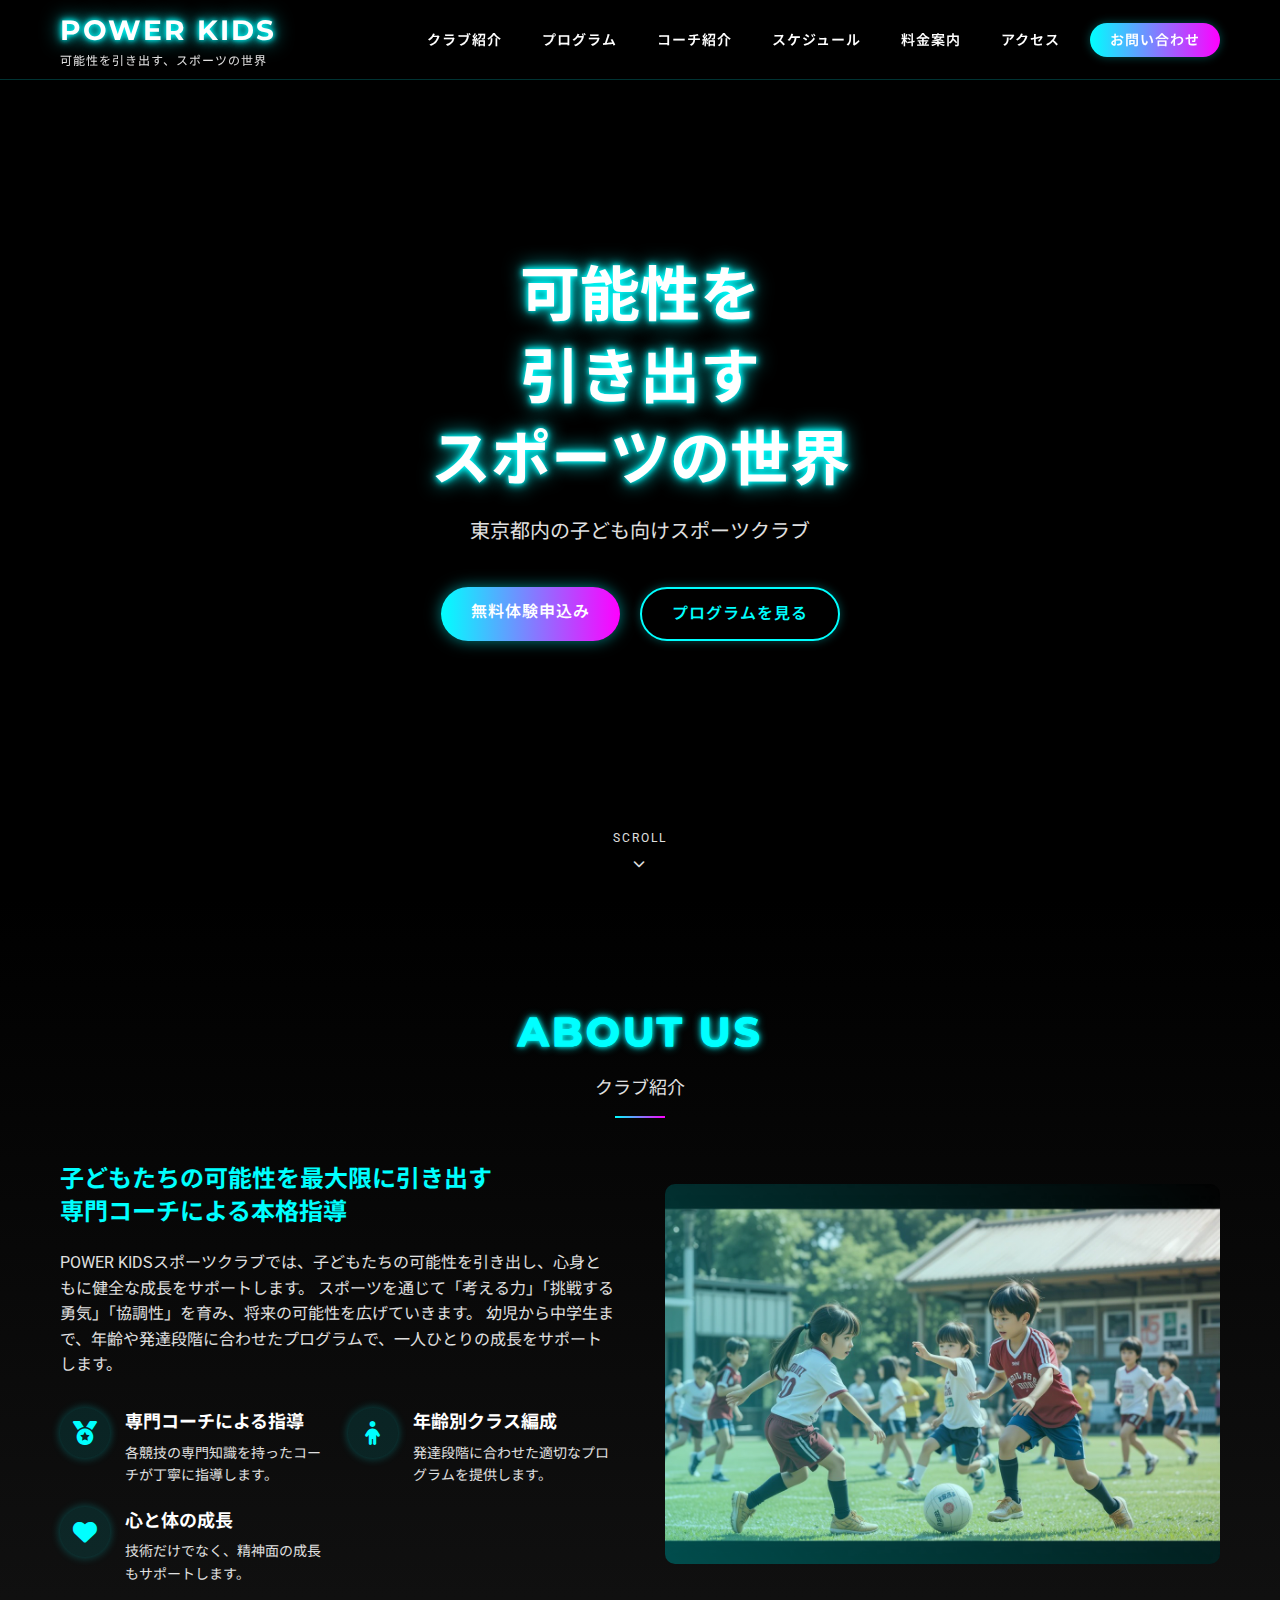
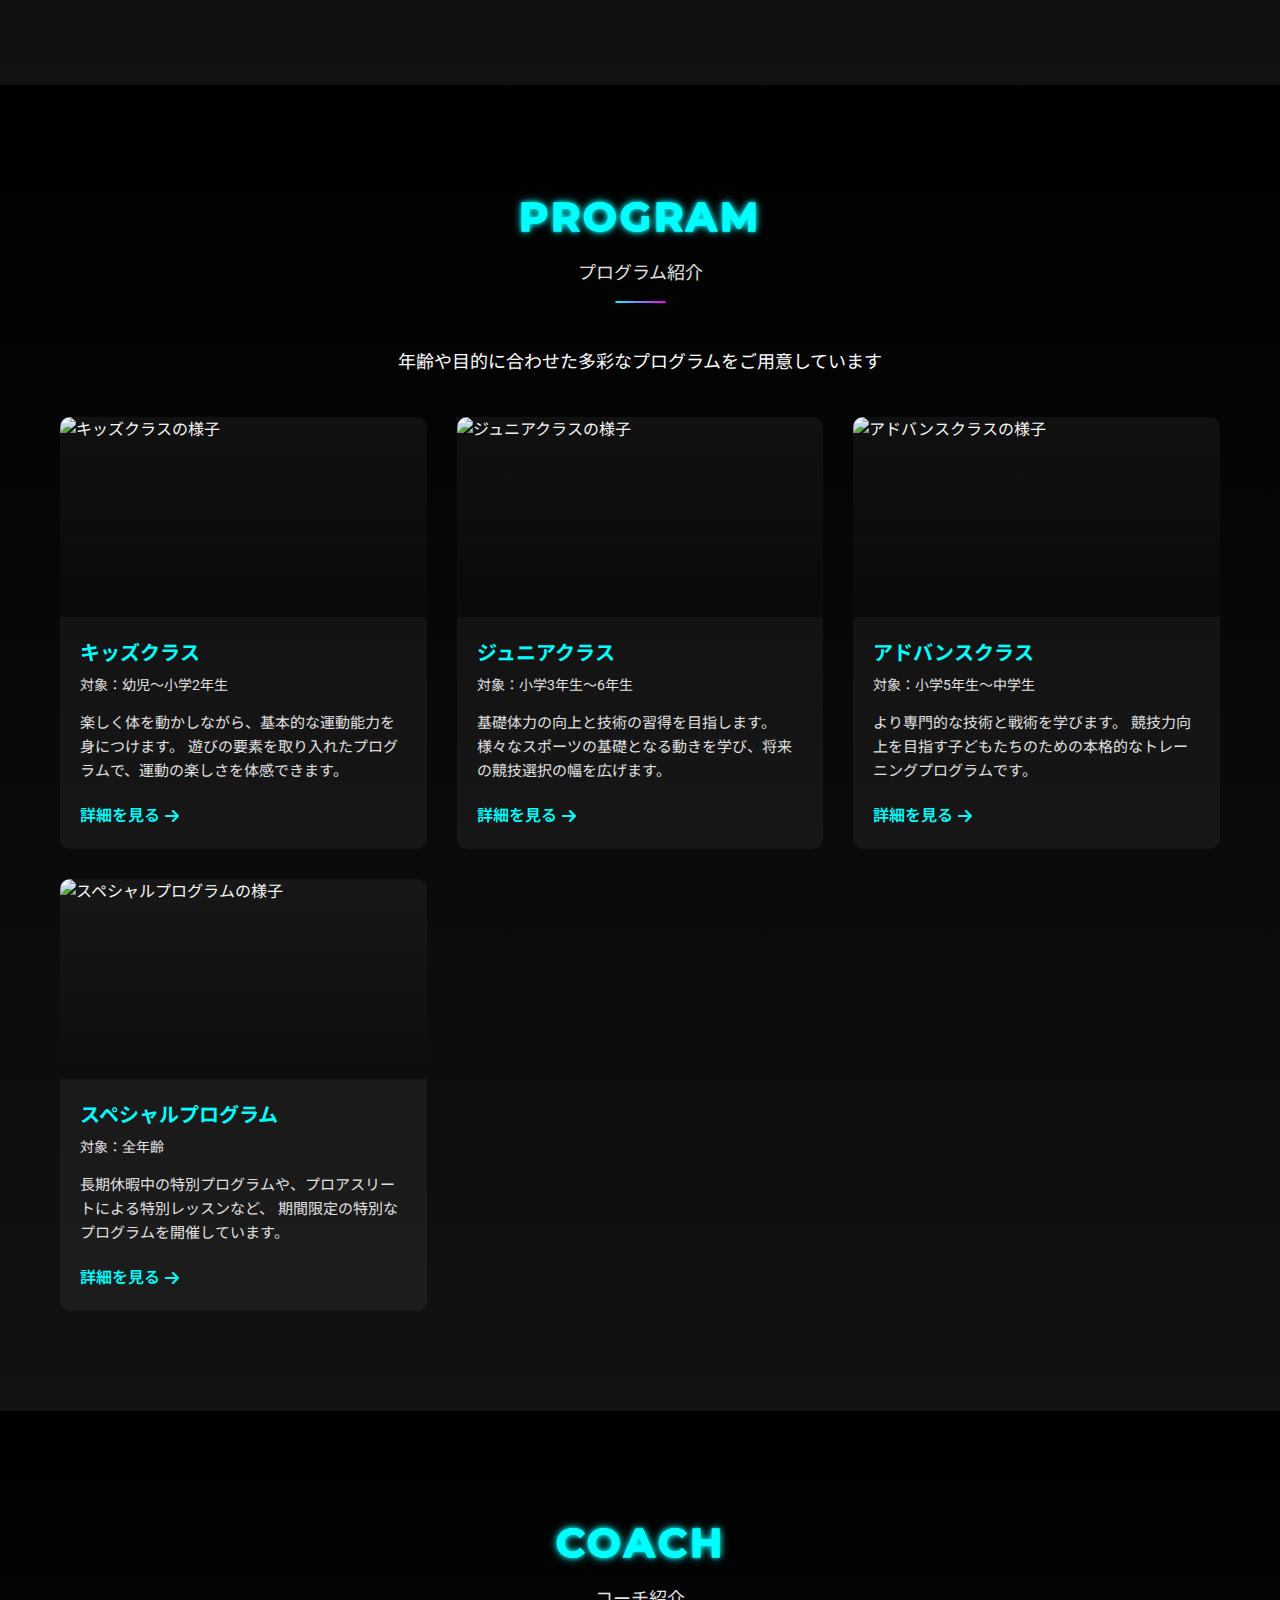
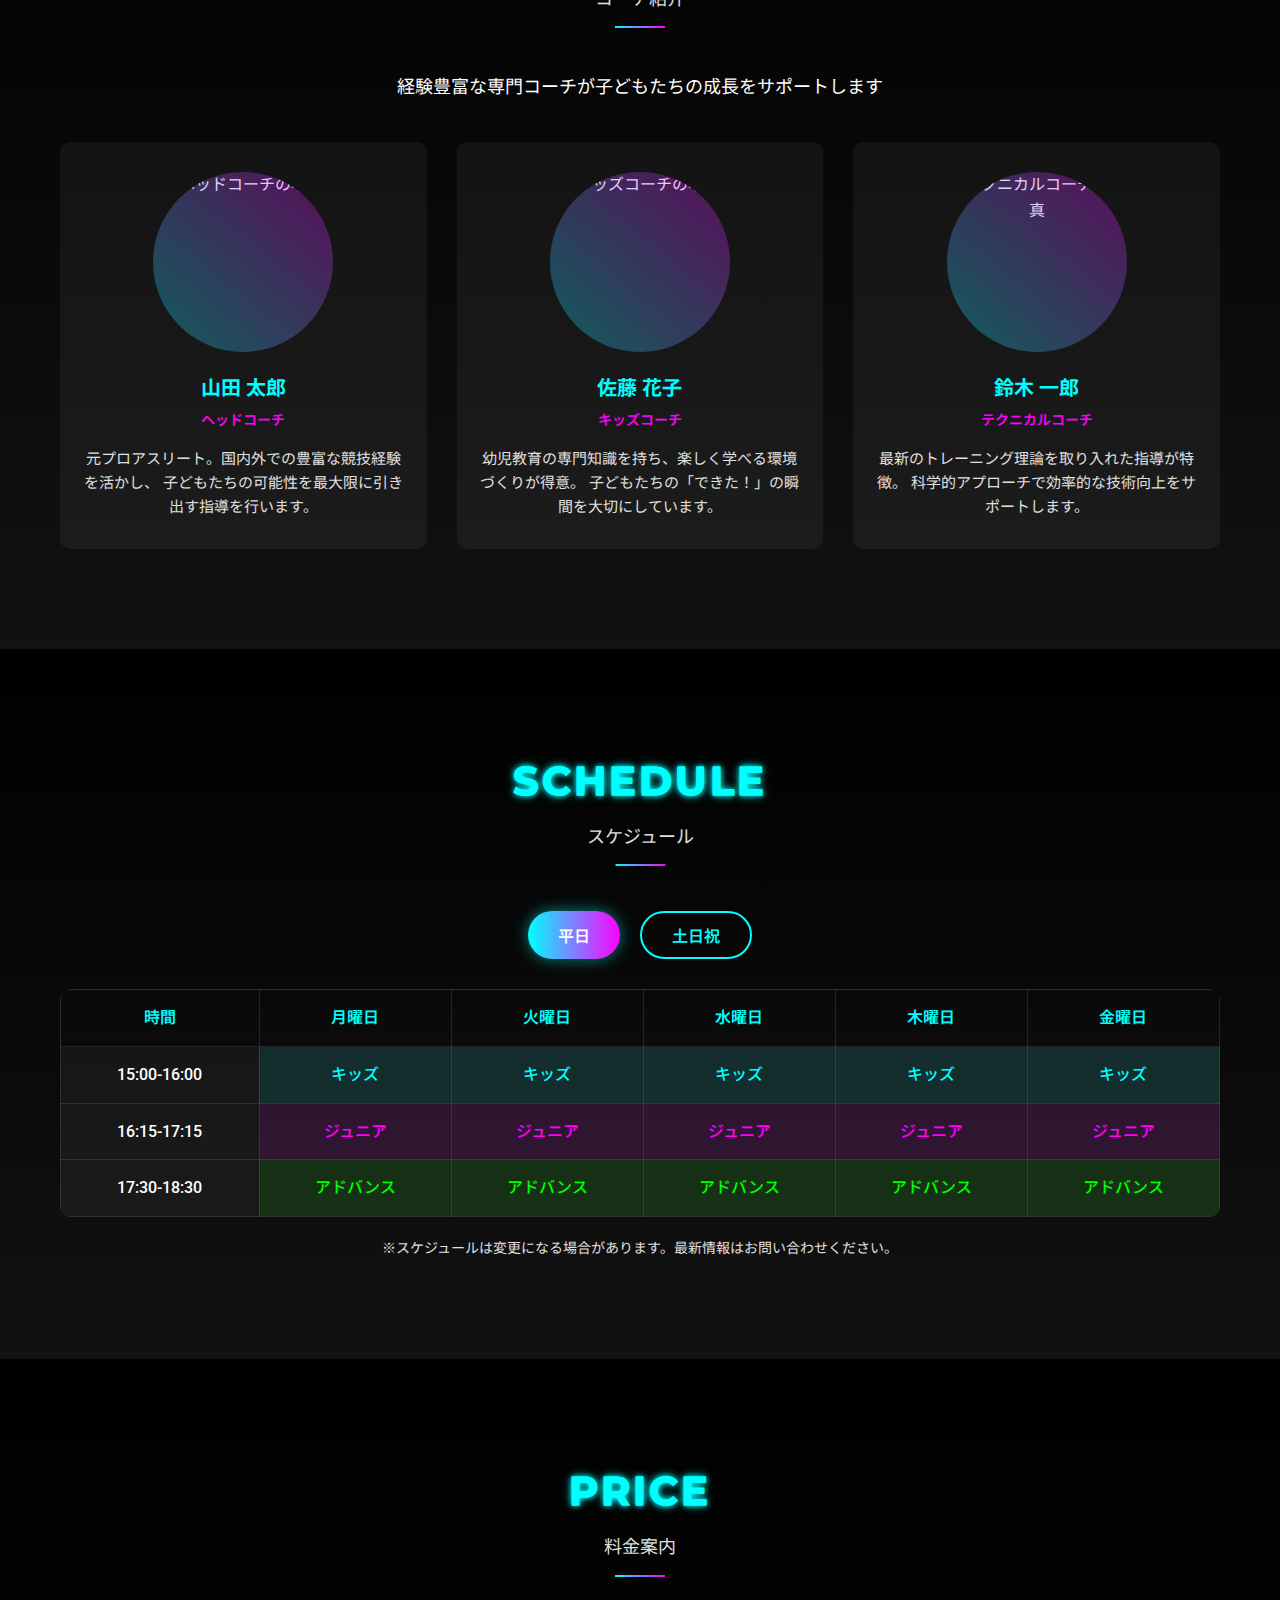
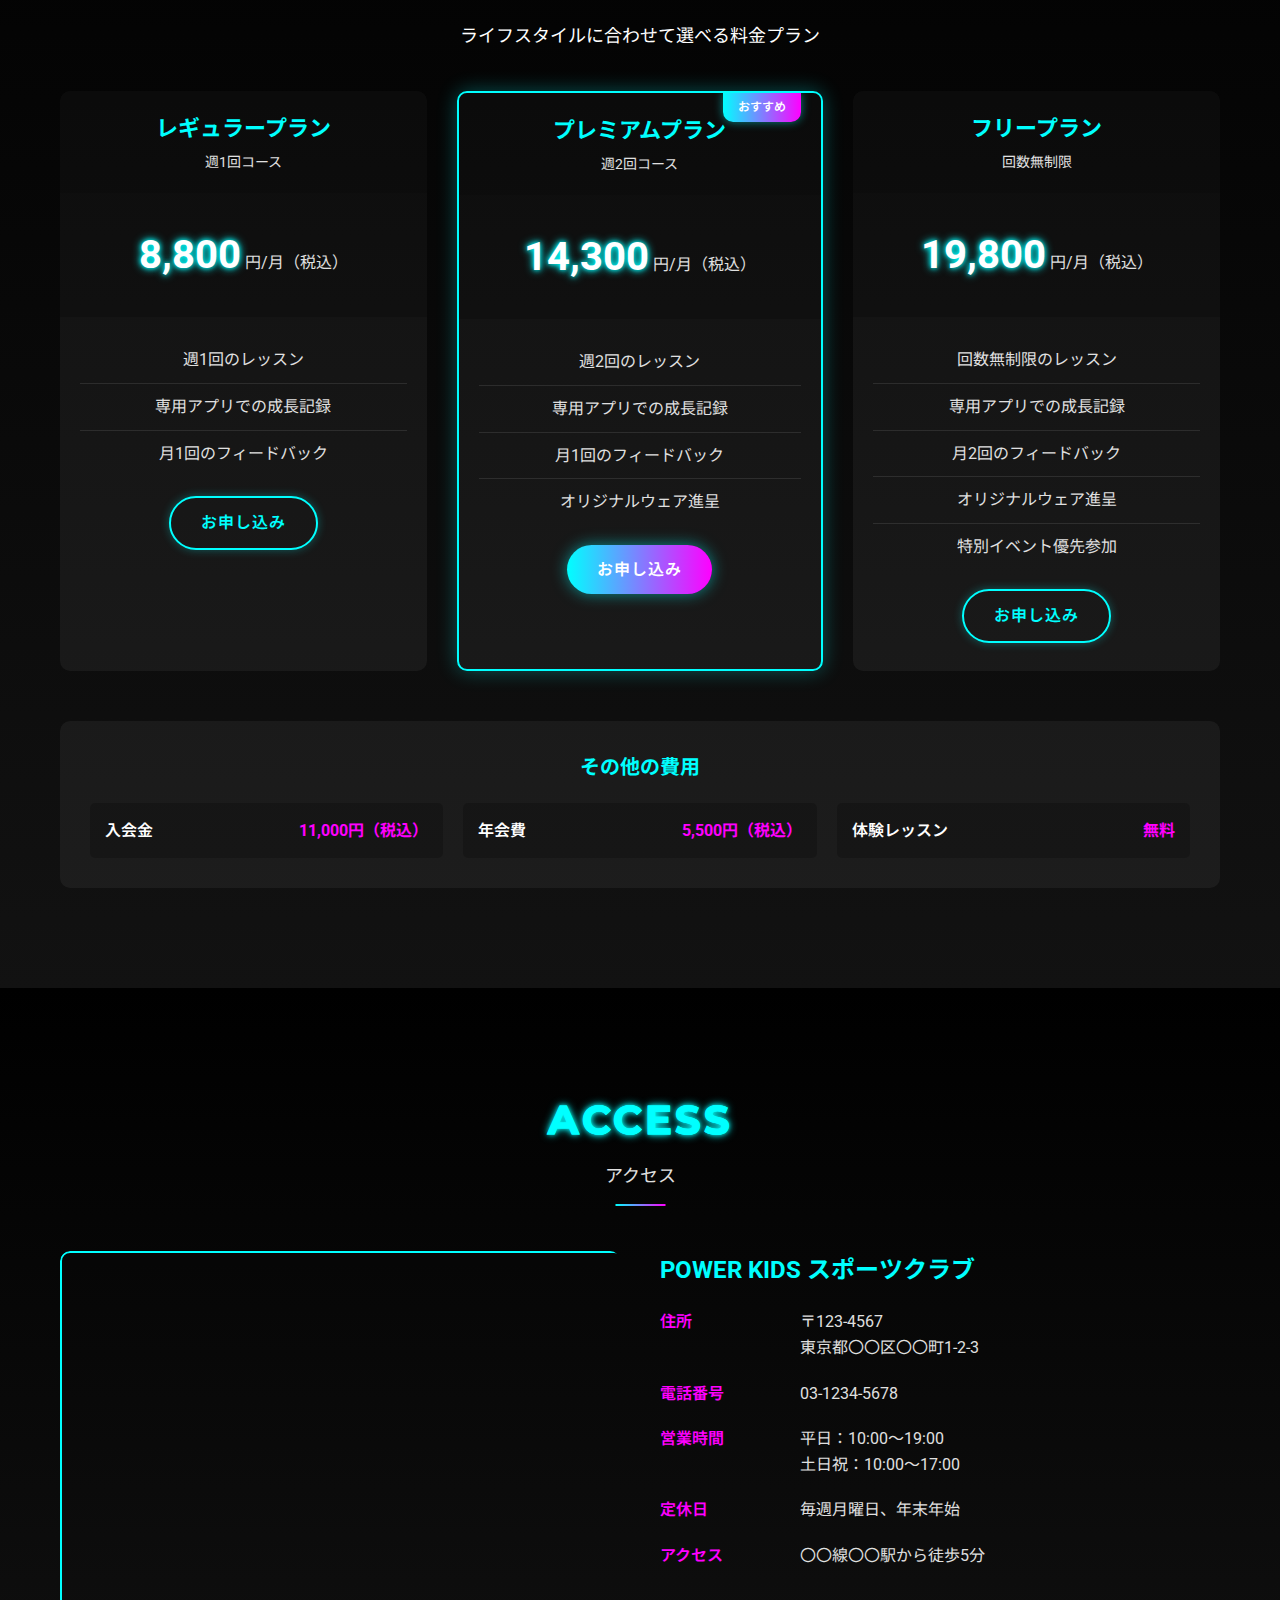
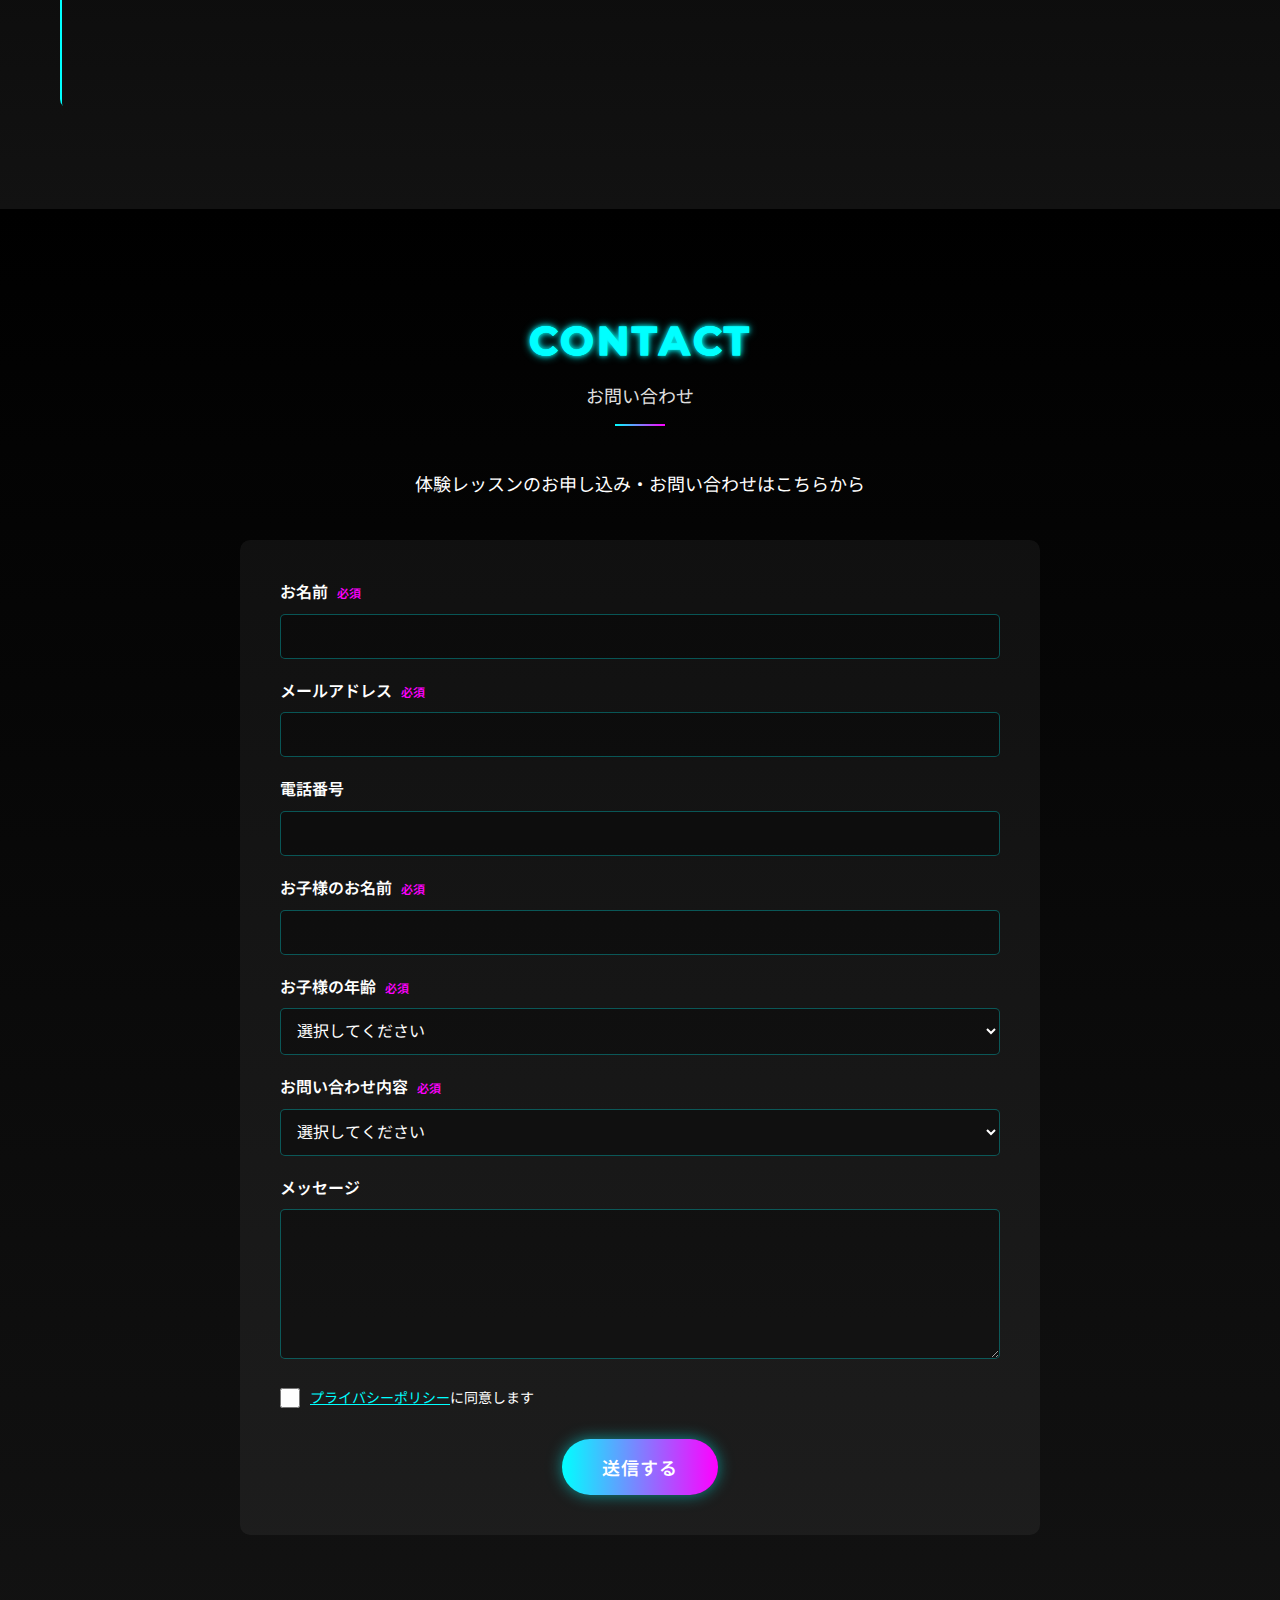
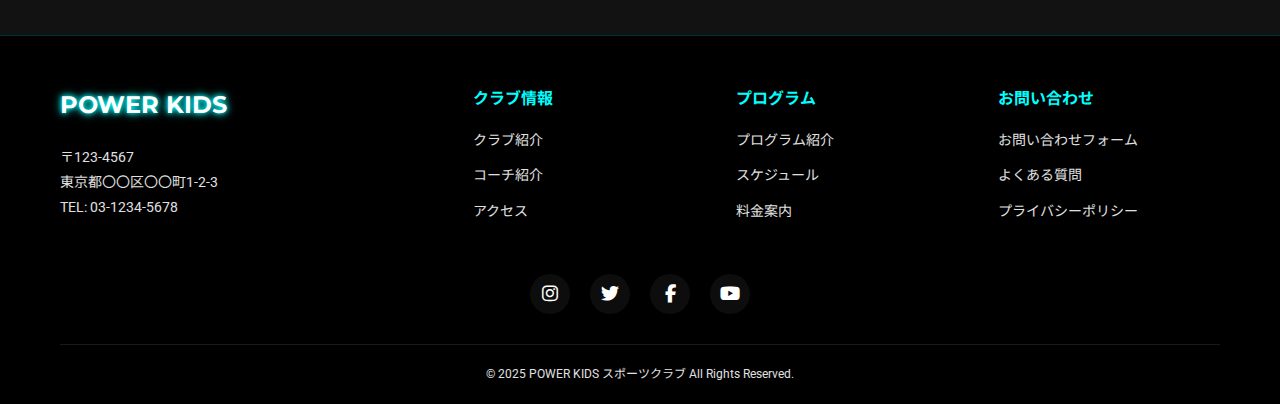
==== commit 2545aea9: "udpate" ====
--- a/index.html
+++ b/index.html
@@ -135,7 +135,7 @@
                         </div>
                     </div>
                     <div class="about__image">
-                        <img src="images/about-image.jpg" alt="子どもたちがトレーニングに取り組む様子" width="540" height="360">
+                        <img src="images/top.jpg" alt="子どもたちがトレーニングに取り組む様子" width="540" height="360">
                     </div>
                 </div>
             </div>
--- a/css/style.css
+++ b/css/style.css
@@ -323,7 +323,7 @@
   left: 0;
   width: 100%;
   height: 100%;
-  background: url('../images/hero-bg.jpg') center/cover no-repeat;
+  /* background: url('../images/top.jpg') center/cover no-repeat; */
   opacity: 0.5;
   z-index: 1;
 }
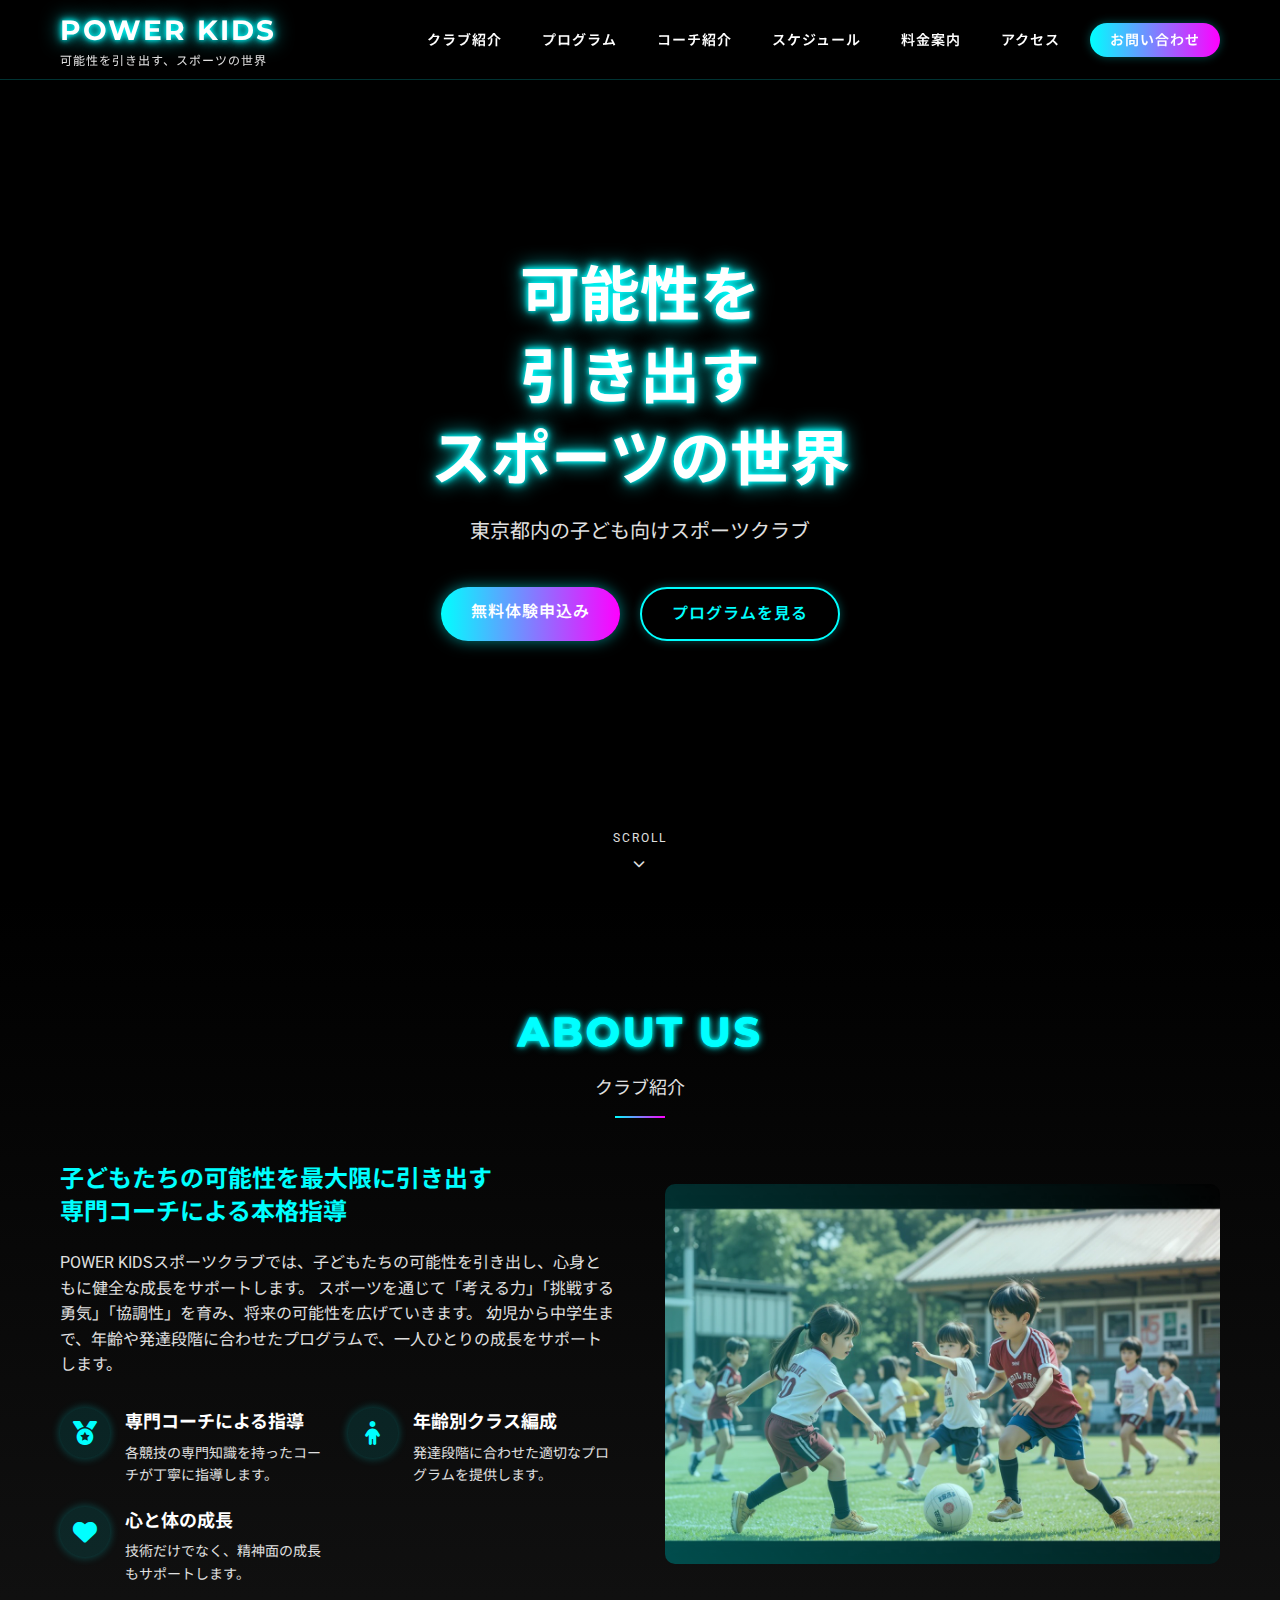
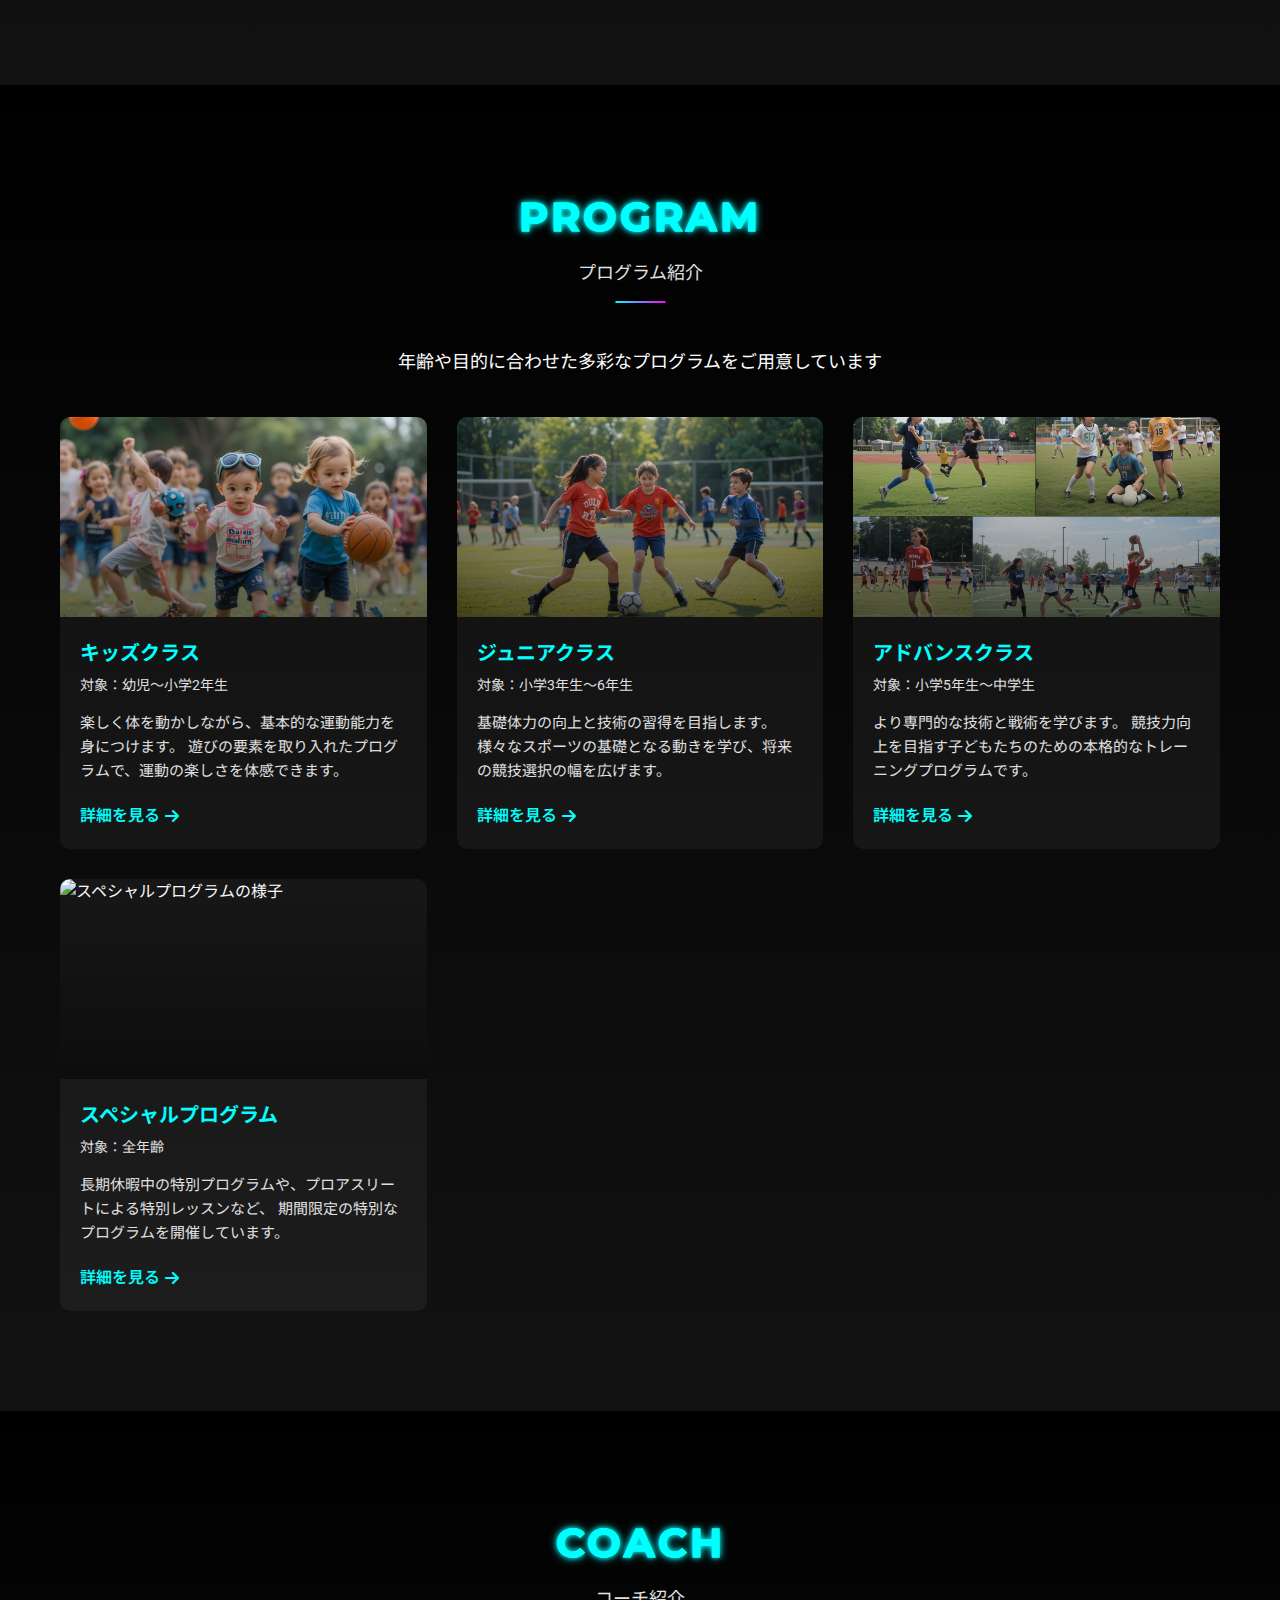
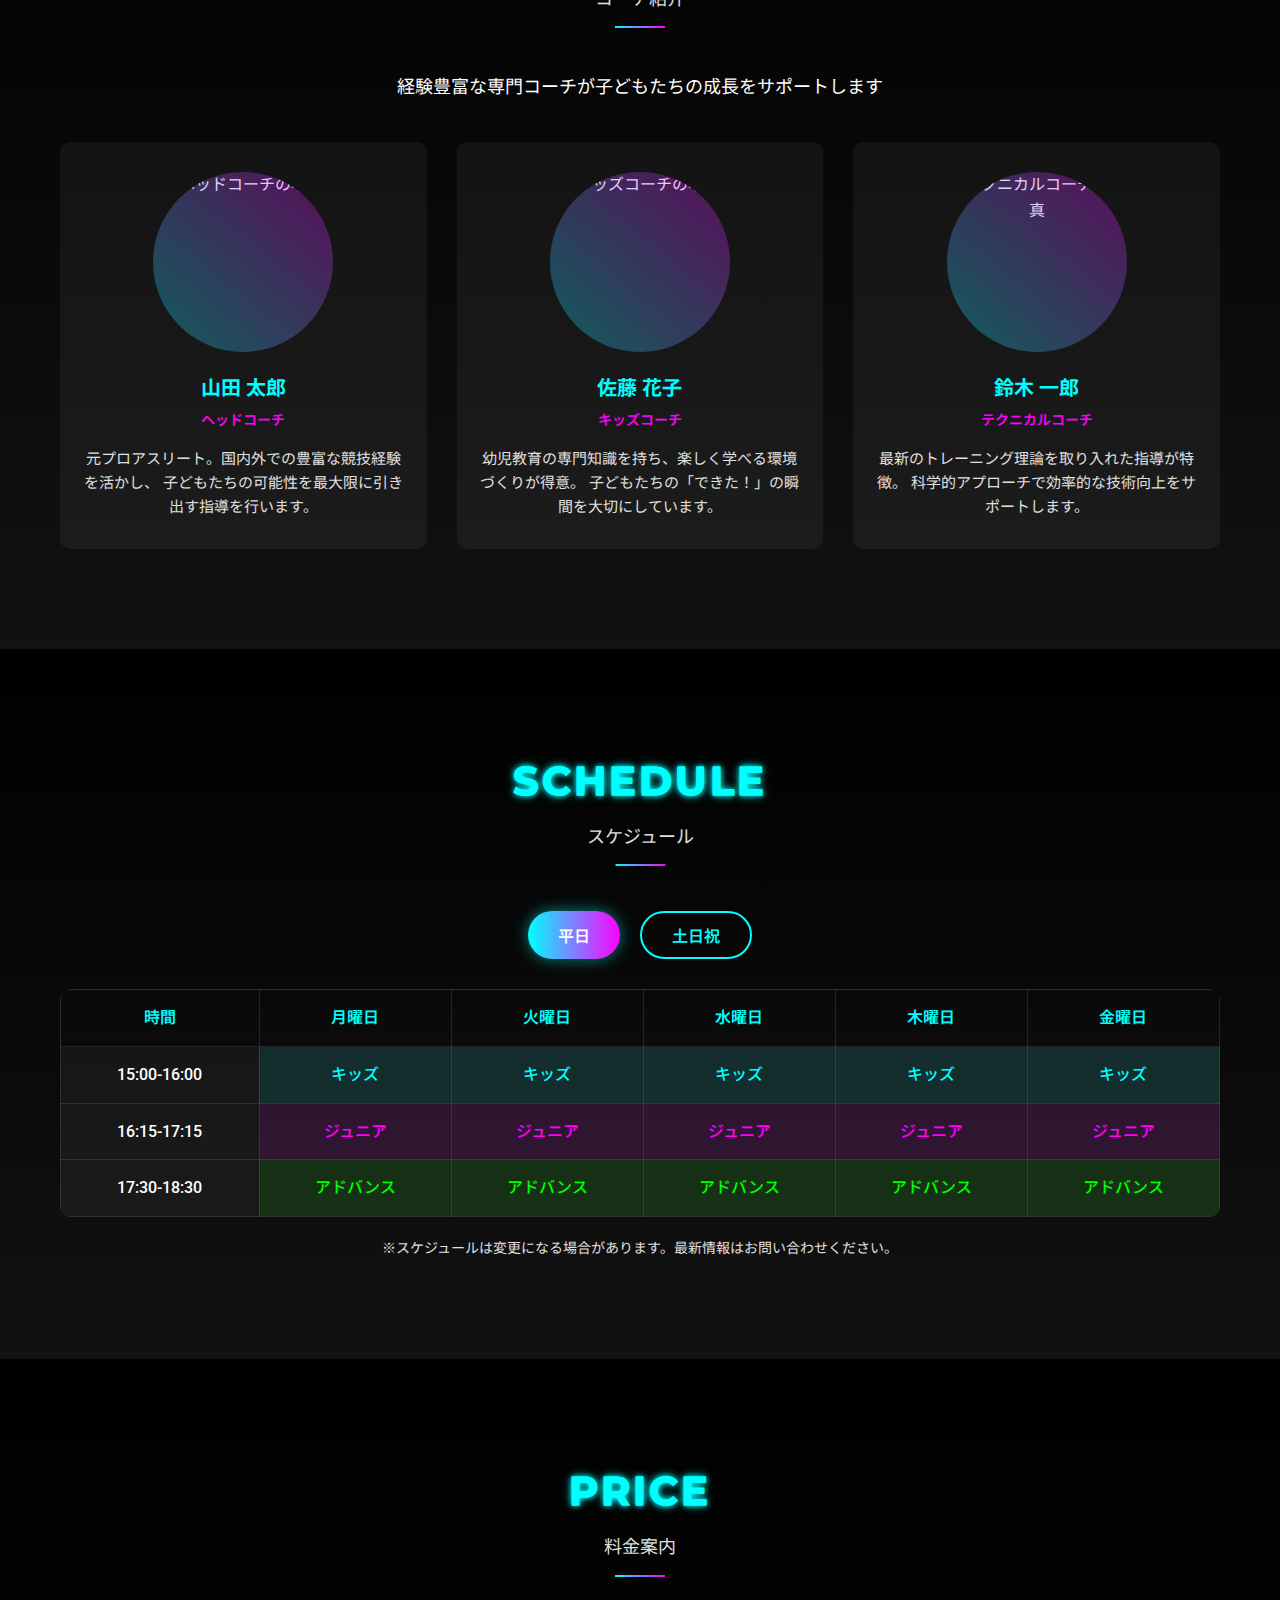
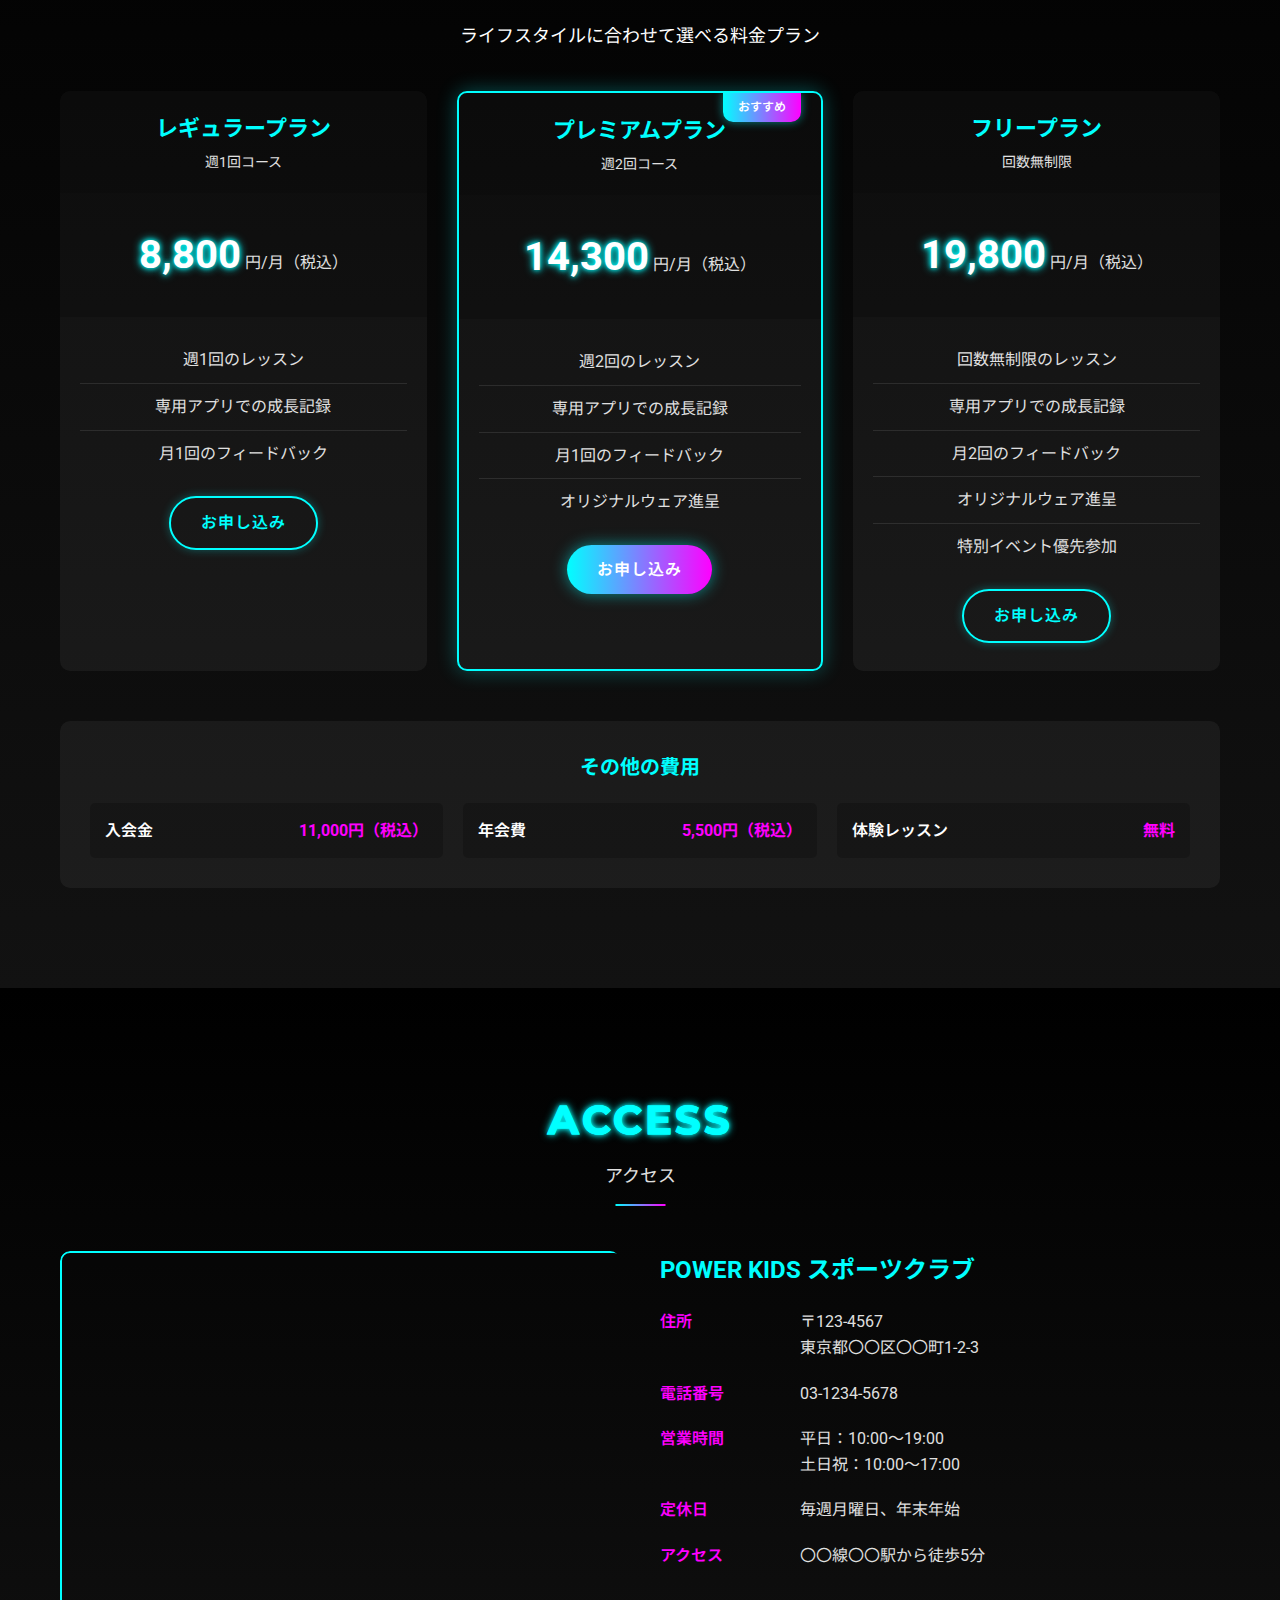
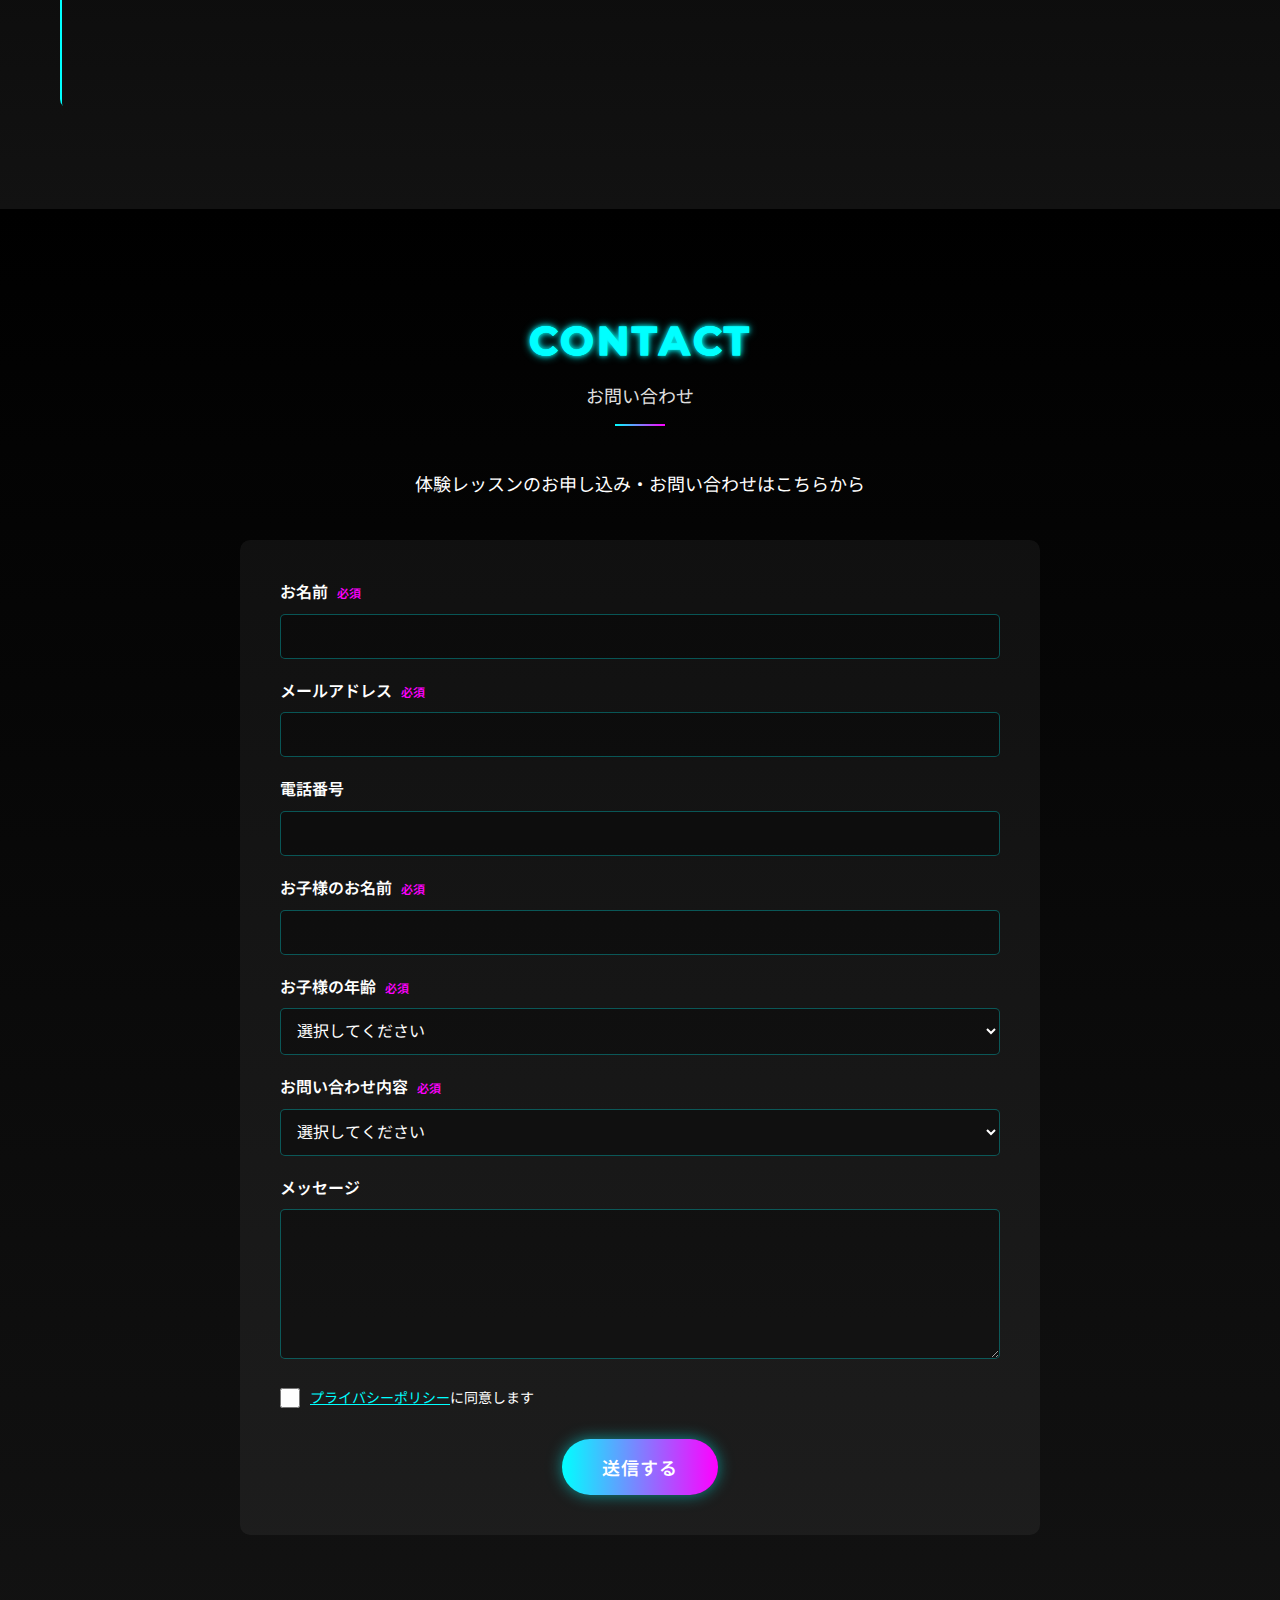
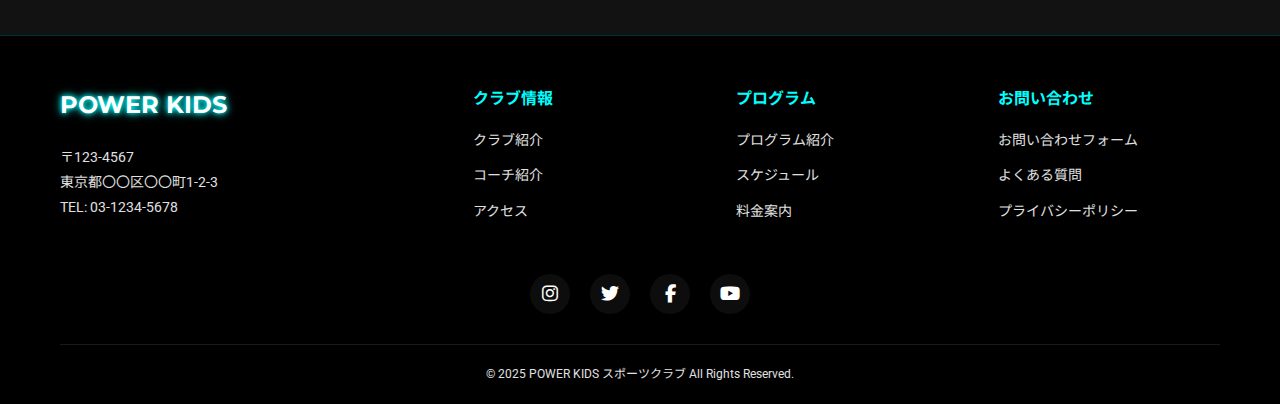
==== commit 3c844852: "secondcommit" ====
--- a/index.html
+++ b/index.html
@@ -152,7 +152,7 @@
                 <div class="program__list">
                     <div class="program-card">
                         <div class="program-card__image">
-                            <img src="images/program-kids.jpg" alt="キッズクラスの様子" width="350" height="230">
+                            <img src="images/image1.jpg" alt="キッズクラスの様子" width="350" height="230">
                         </div>
                         <div class="program-card__content">
                             <h3 class="program-card__title">キッズクラス</h3>
@@ -166,7 +166,7 @@
                     </div>
                     <div class="program-card">
                         <div class="program-card__image">
-                            <img src="images/program-junior.jpg" alt="ジュニアクラスの様子" width="350" height="230">
+                            <img src="/images/image2.jpg" alt="ジュニアクラスの様子" width="350" height="230">
                         </div>
                         <div class="program-card__content">
                             <h3 class="program-card__title">ジュニアクラス</h3>
@@ -180,7 +180,7 @@
                     </div>
                     <div class="program-card">
                         <div class="program-card__image">
-                            <img src="images/program-advance.jpg" alt="アドバンスクラスの様子" width="350" height="230">
+                            <img src="images/image3.jpg" alt="アドバンスクラスの様子" width="350" height="230">
                         </div>
                         <div class="program-card__content">
                             <h3 class="program-card__title">アドバンスクラス</h3>
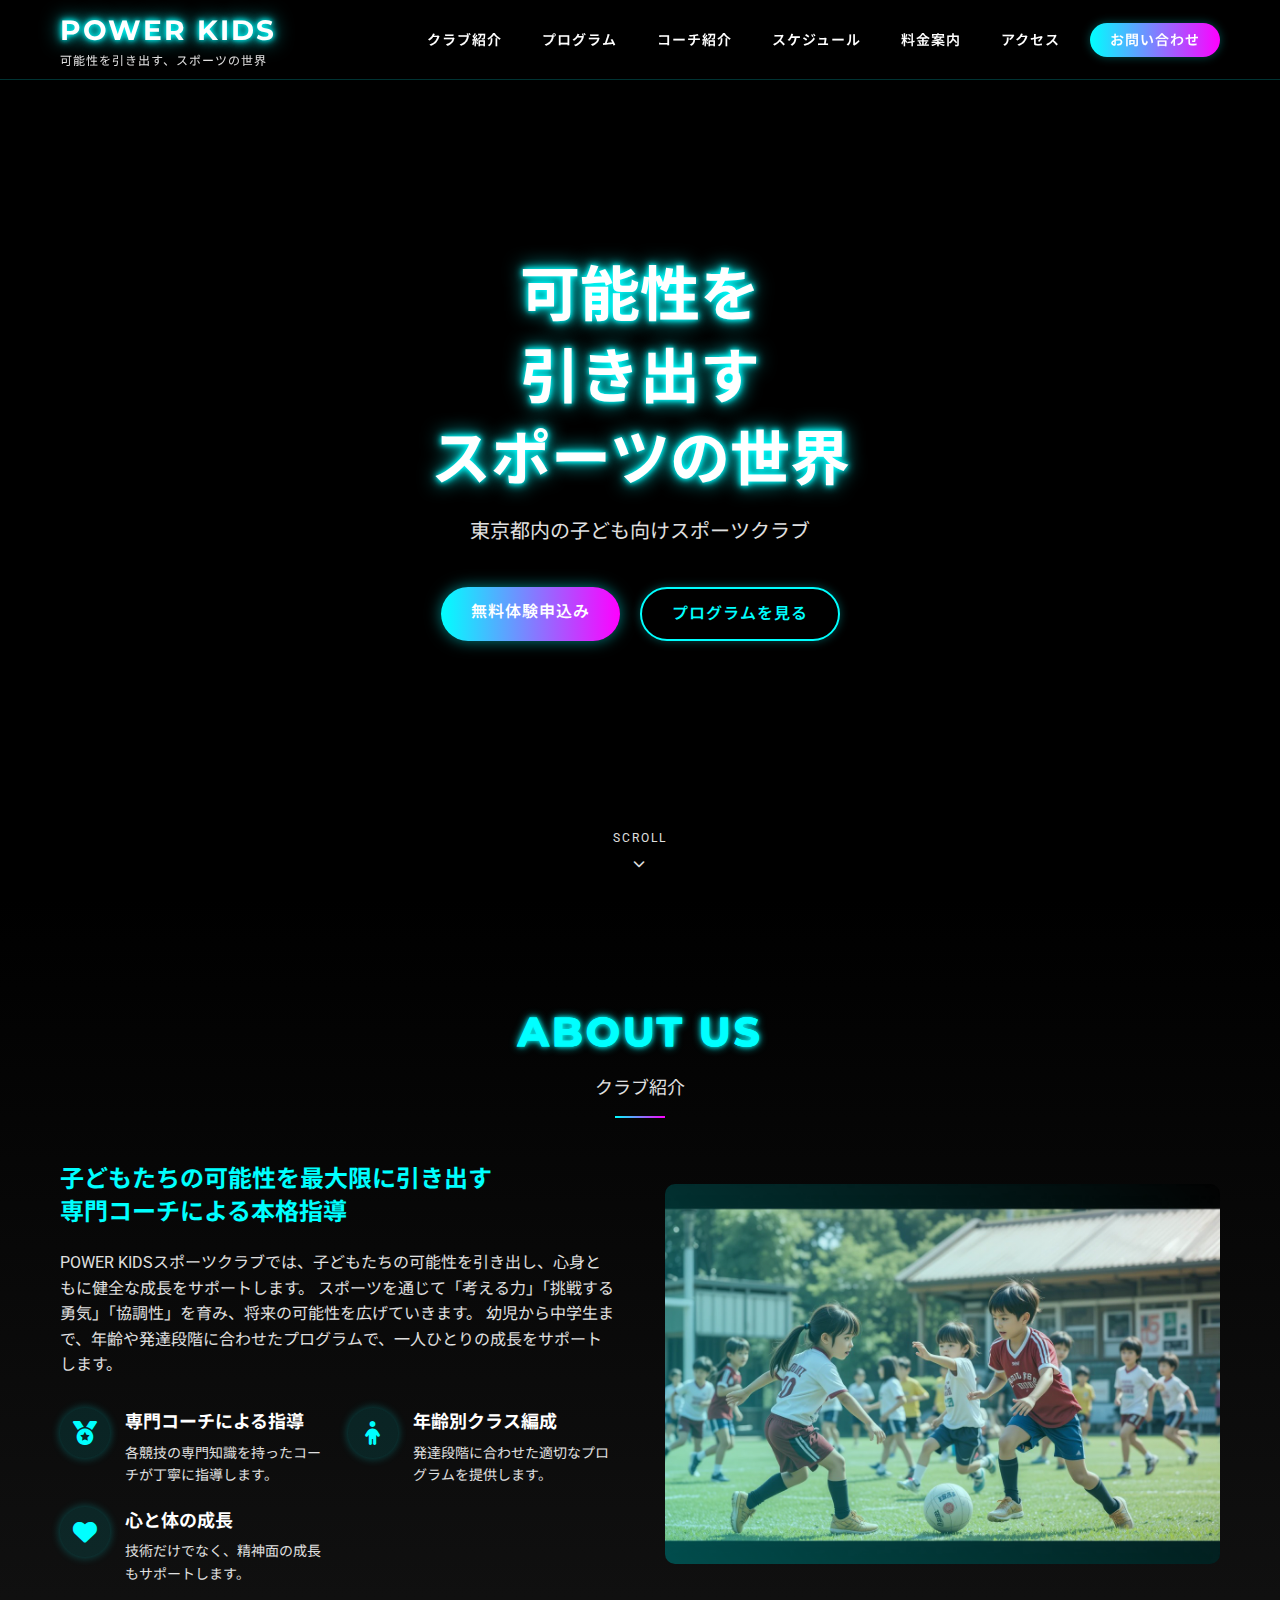
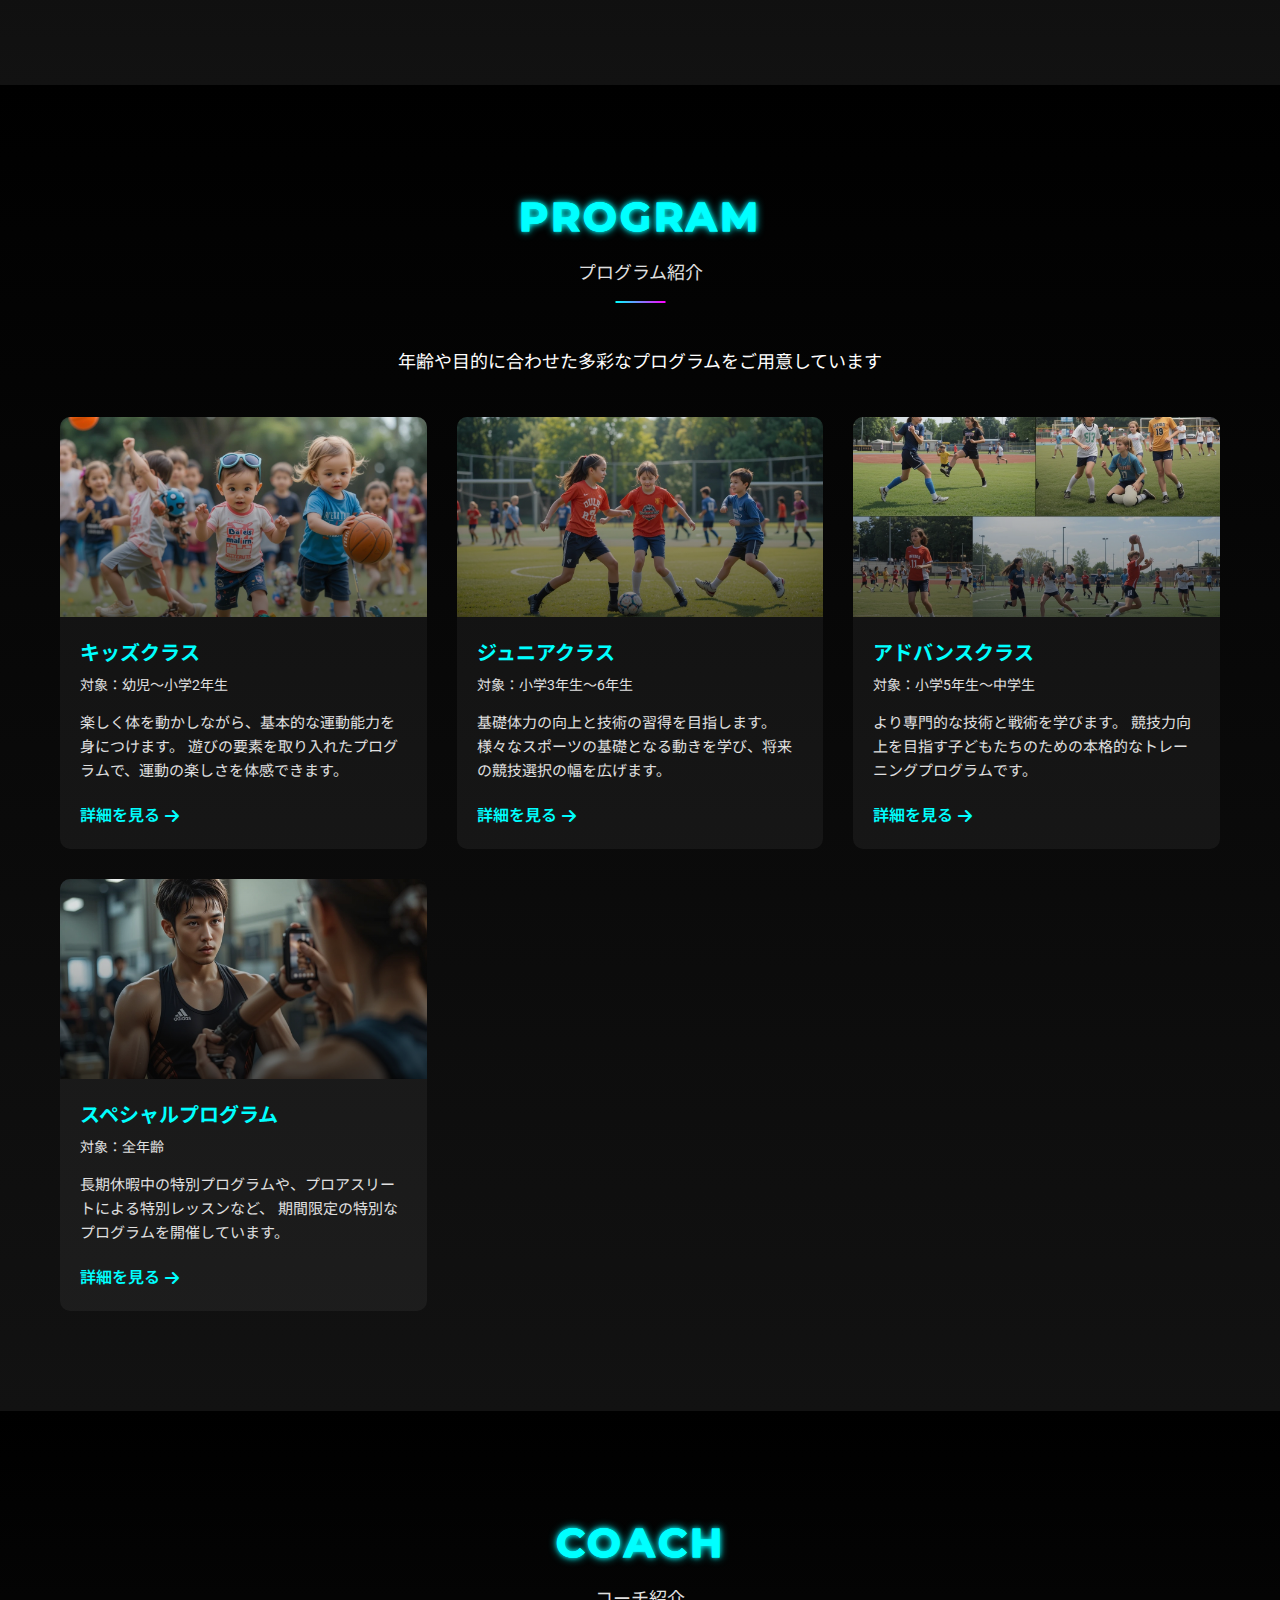
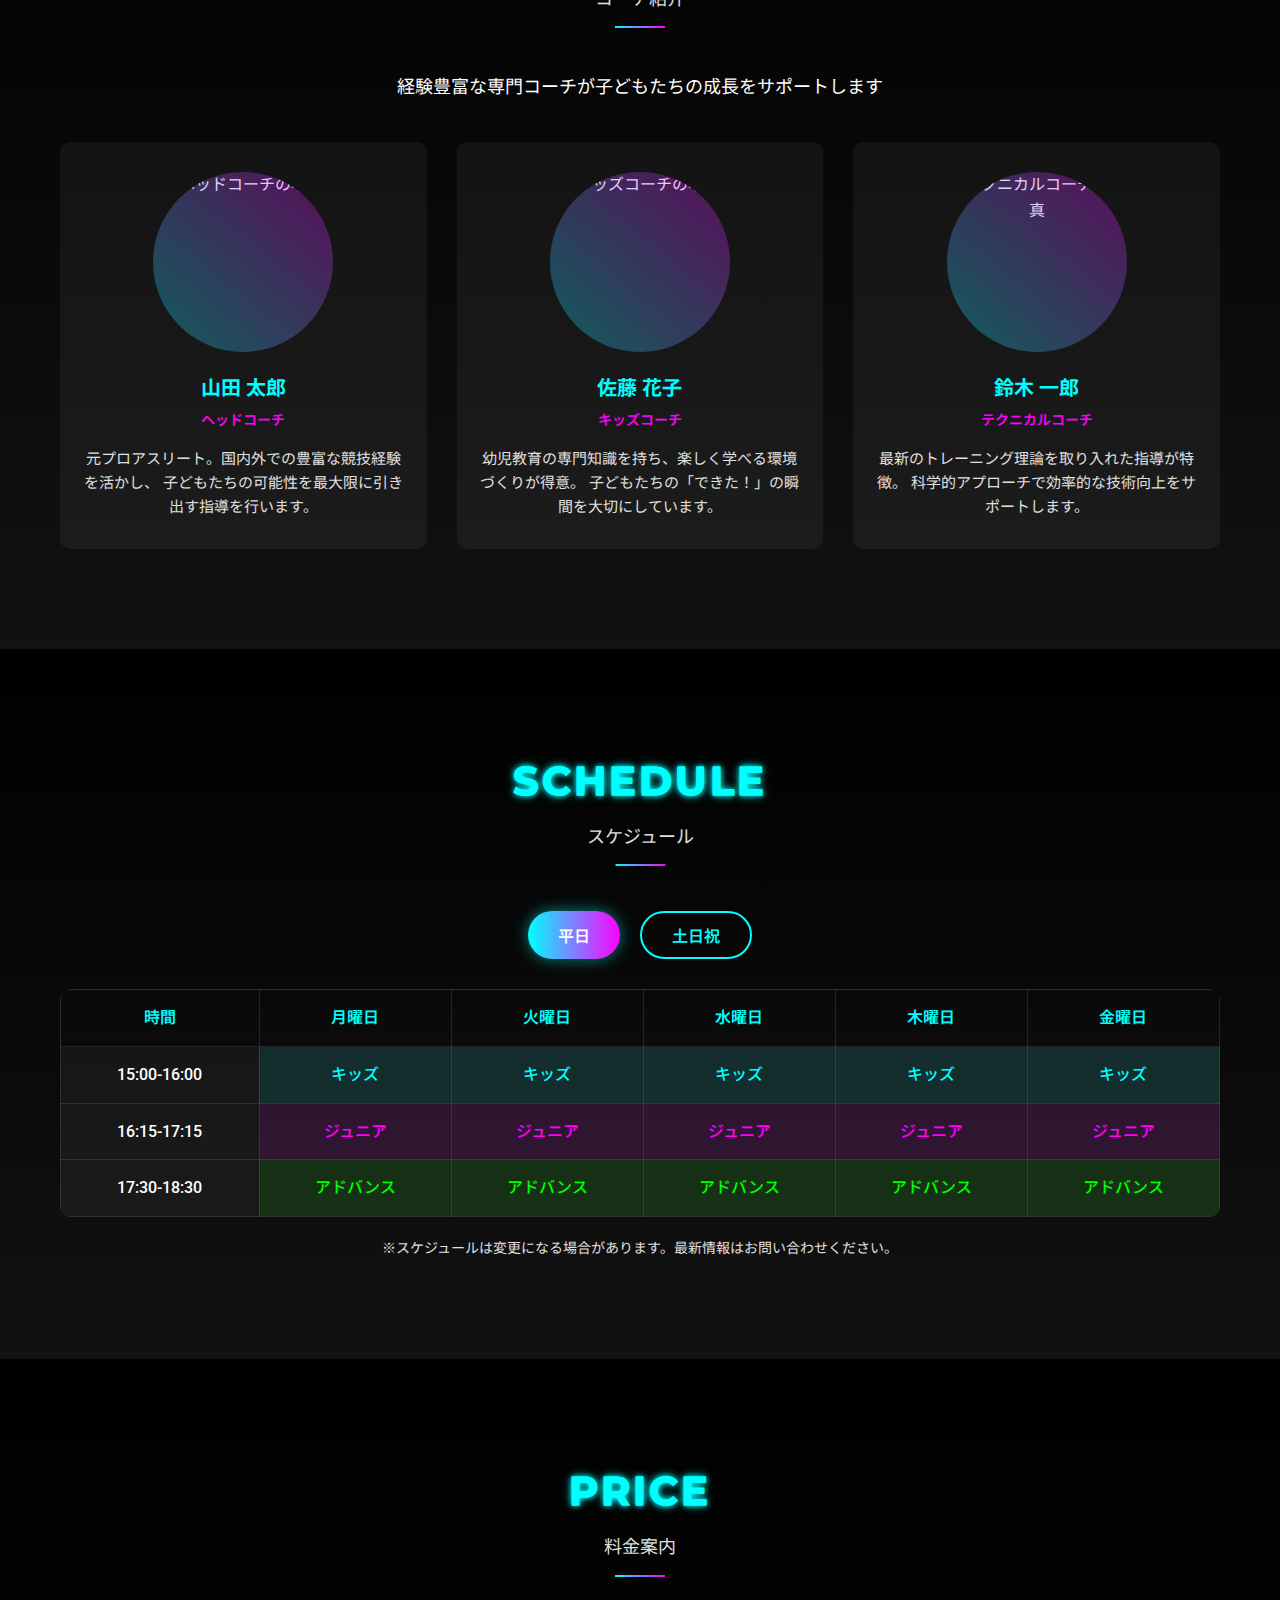
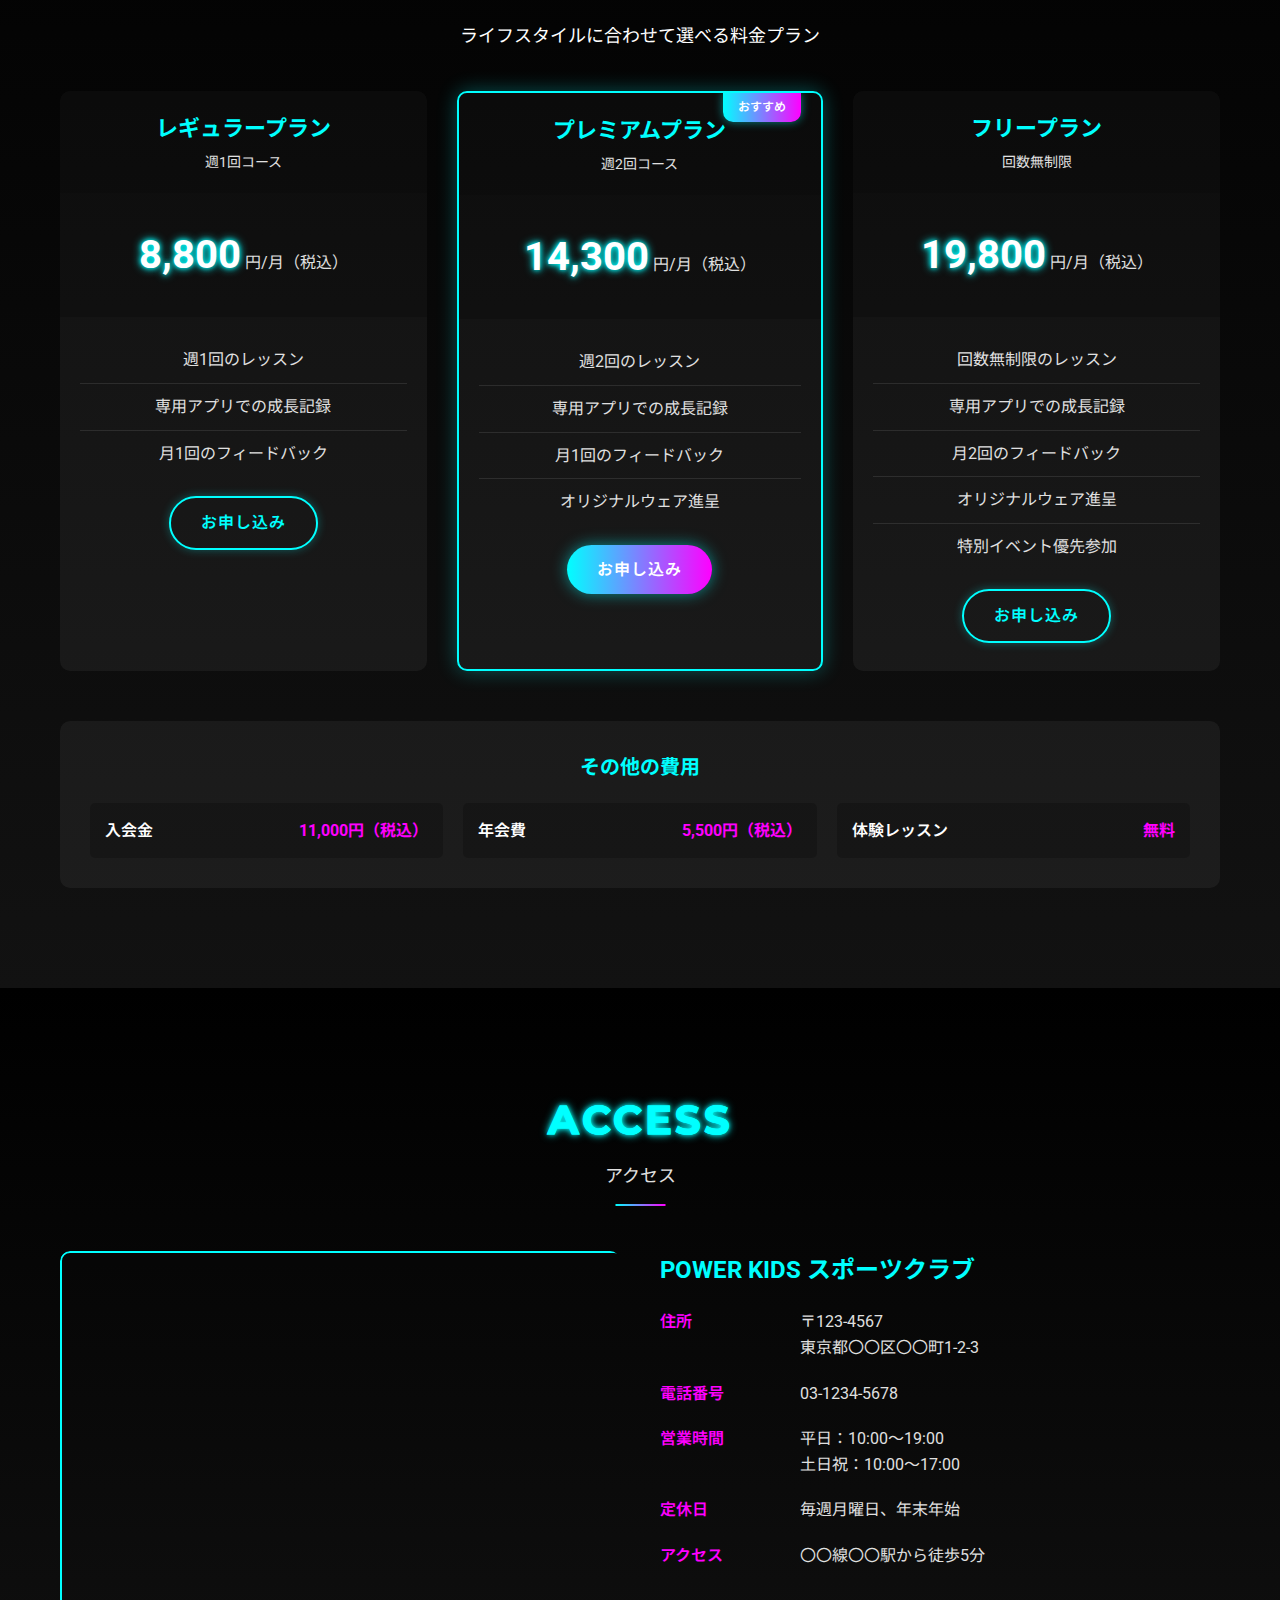
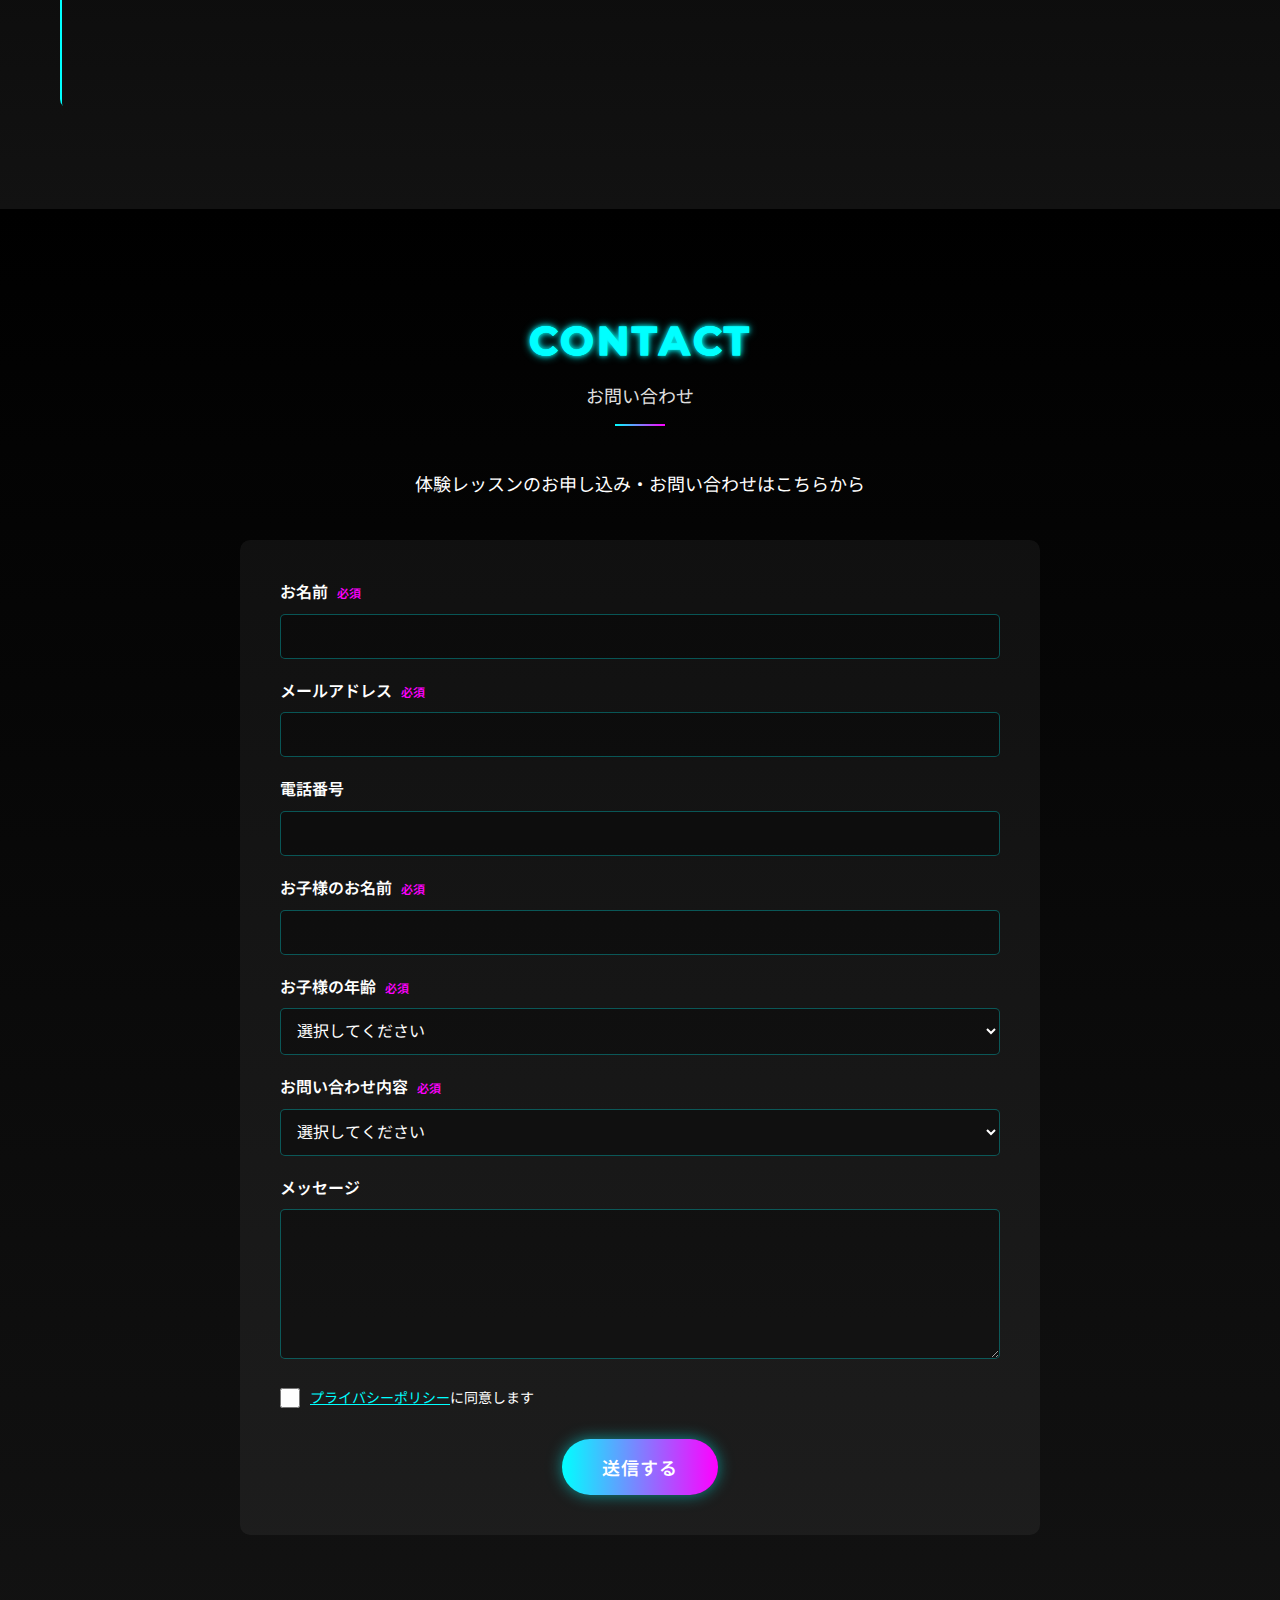
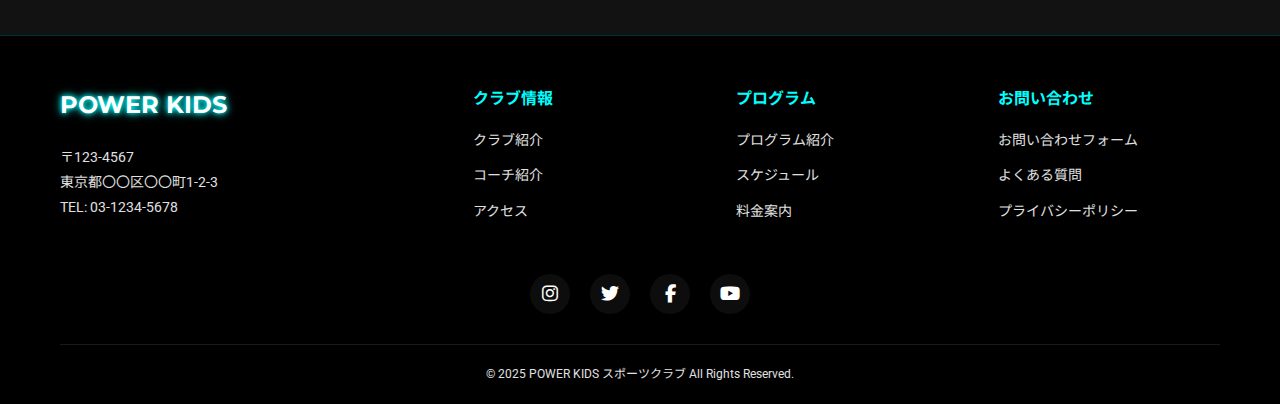
==== commit 6b78e2e2: "update" ====
--- a/index.html
+++ b/index.html
@@ -166,7 +166,7 @@
                     </div>
                     <div class="program-card">
                         <div class="program-card__image">
-                            <img src="/images/image2.jpg" alt="ジュニアクラスの様子" width="350" height="230">
+                            <img src="images/image2.jpg" alt="ジュニアクラスの様子" width="350" height="230">
                         </div>
                         <div class="program-card__content">
                             <h3 class="program-card__title">ジュニアクラス</h3>
@@ -189,12 +189,12 @@
                                 より専門的な技術と戦術を学びます。
                                 競技力向上を目指す子どもたちのための本格的なトレーニングプログラムです。
                             </p>
-                            <a href="#" class="program-card__link">詳細を見る <i class="fas fa-arrow-right"></i></a>
+                            <a href="#" class="program-card__link">詳細を見る<i class="fas fa-arrow-right"></i></a>
                         </div>
                     </div>
                     <div class="program-card">
                         <div class="program-card__image">
-                            <img src="images/program-special.jpg" alt="スペシャルプログラムの様子" width="350" height="230">
+                            <img src="images/image4.jpg" alt="スペシャルプログラムの様子" width="350" height="230">
                         </div>
                         <div class="program-card__content">
                             <h3 class="program-card__title">スペシャルプログラム</h3>
